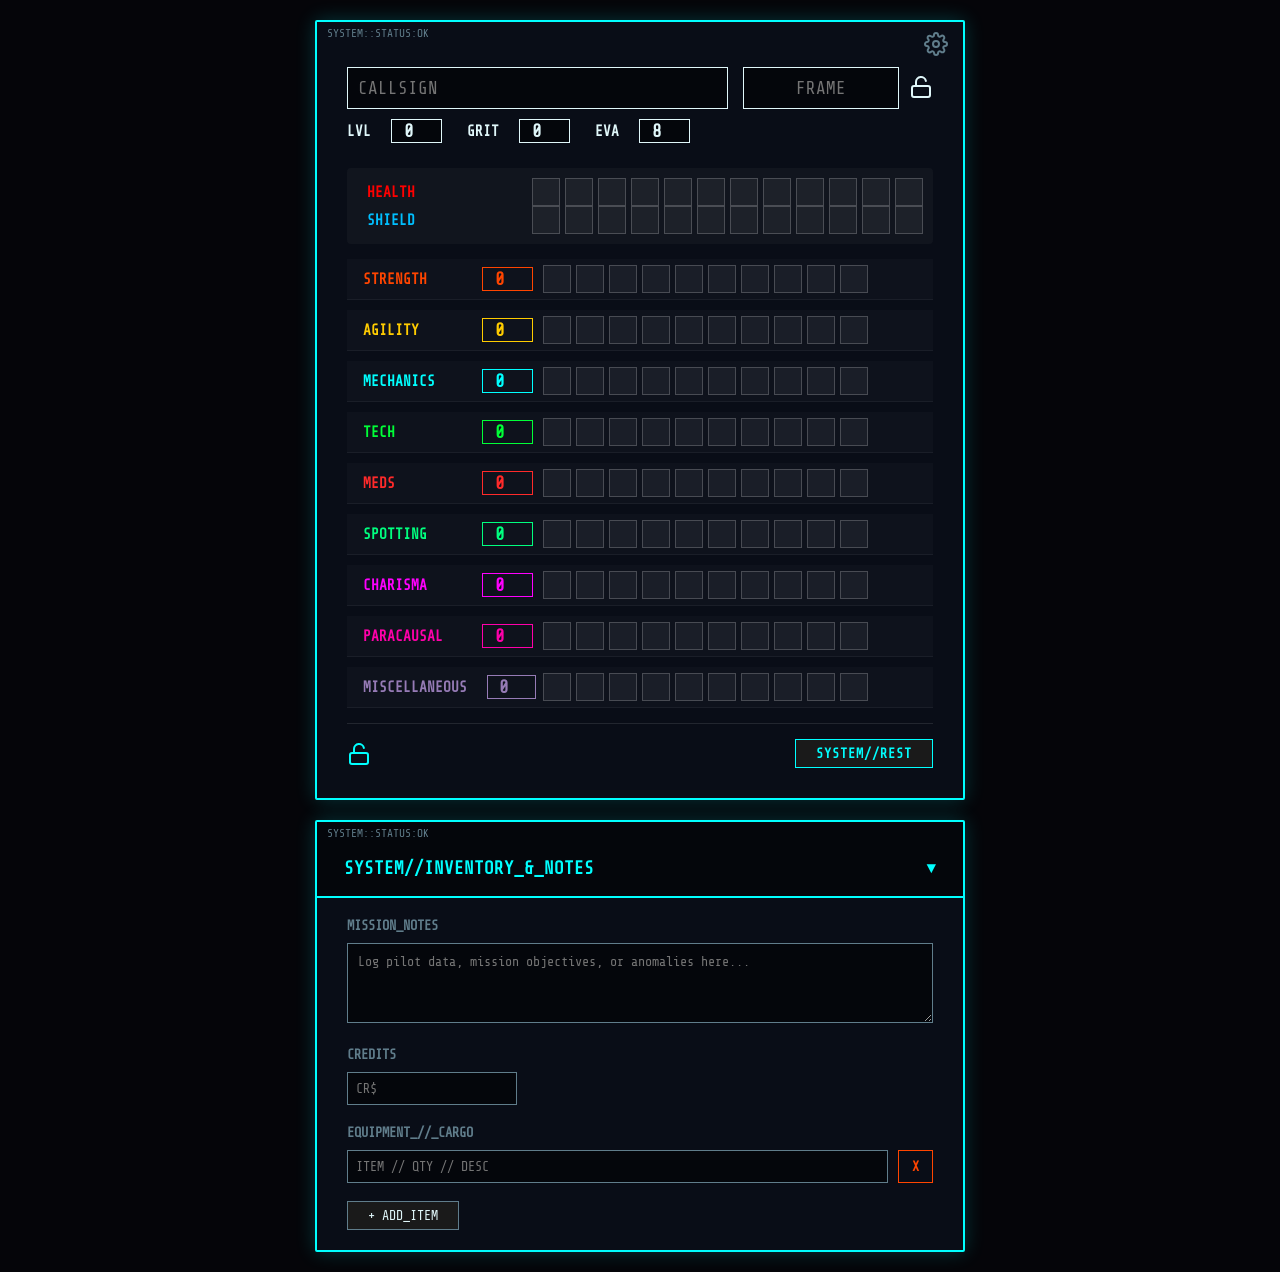
==== index.html @ 547da43a "Add files via upload" ====
<!DOCTYPE html>
<html lang="es">
<head>
    <meta charset="UTF-8">
    <meta name="viewport" content="width=device-width, initial-scale=1.0">
    <title>LANCER | Pilot Stamina Tracker</title>
    <link rel="stylesheet" href="style.css">
</head>
<body>

    <div class="card" id="main-card">
        
        <div id="settings-toggle" title="Abrir Configuración">
            <svg viewBox="0 0 24 24" fill="none" stroke="currentColor" stroke-width="2" stroke-linecap="round" stroke-linejoin="round"><circle cx="12" cy="12" r="3"></circle><path d="M19.4 15a1.65 1.65 0 0 0 .33 1.82l.06.06a2 2 0 0 1 0 2.83 2 2 0 0 1-2.83 0l-.06-.06a1.65 1.65 0 0 0-1.82-.33 1.65 1.65 0 0 0-1 1.51V21a2 2 0 0 1-2 2 2 2 0 0 1-2-2v-.09A1.65 1.65 0 0 0 9 19.4a1.65 1.65 0 0 0-1.82.33l-.06.06a2 2 0 0 1-2.83 0 2 2 0 0 1 0-2.83l.06-.06a1.65 1.65 0 0 0 .33-1.82 1.65 1.65 0 0 0-1.51-1H3a2 2 0 0 1-2-2 2 2 0 0 1 2-2h.09A1.65 1.65 0 0 0 4.6 9a1.65 1.65 0 0 0-.33-1.82l-.06-.06a2 2 0 0 1 0-2.83 2 2 0 0 1 2.83 0l.06.06a1.65 1.65 0 0 0 1.82.33H9a1.65 1.65 0 0 0 1-1.51V3a2 2 0 0 1 2-2 2 2 0 0 1 2 2v.09a1.65 1.65 0 0 0 1 1.51 1.65 1.65 0 0 0 1.82-.33l.06-.06a2 2 0 0 1 2.83 0 2 2 0 0 1 0 2.83l-.06.06a1.65 1.65 0 0 0-.33 1.82V9a1.65 1.65 0 0 0 1.51 1H21a2 2 0 0 1 2 2 2 2 0 0 1-2 2h-.09a1.65 1.65 0 0 0-1.51 1z"></path></svg>
        </div>

        <div id="settings-panel">
            <div class="settings-header">
                <h3>SYSTEM//CONFIG</h3>
                <button id="close-settings" class="mgr-btn exit">X</button>
            </div>

            <div class="settings-section">
                <h4>THEME & DISPLAY</h4>
                <div style="display:flex; flex-direction:column; gap:10px;">
                    <select id="theme-selector">
                        <option value="#00ffff">Tema: Tech (Default)</option>
                    </select>
                    <button class="mgr-btn danger" onclick="resetBackgrounds()">Restaurar Fondos a Default</button>
                </div>
            </div>

            <div class="settings-section">
                <h4>IMAGE_MANAGER</h4>
                <div style="display:flex; flex-direction:column; gap:10px;">
                    <input type="file" id="image-upload" accept="image/*">
                    <select id="image-selector">
                        <option value="">-- Seleccionar Imagen --</option>
                    </select>
                    <div style="display:flex; gap:5px; flex-wrap:wrap; justify-content:center;">
                        <button class="mgr-btn" onclick="applyImage('page')">Fondo General</button>
                        <button class="mgr-btn" onclick="applyImage('card')">Fondo Tablero</button>
                        <button class="mgr-btn danger" onclick="deleteSelectedImage()">Eliminar</button>
                    </div>
                </div>
            </div>

            <div class="settings-section">
                <h4>SECURITY_OVERRIDE</h4>
                <div style="display:flex; flex-direction:column; gap:10px;">
                    <button id="unlock-name-btn" class="mgr-btn">Desbloquear Nombres</button>
                    <button id="unlock-pips-btn" class="mgr-btn">Desbloquear Pips (Editar Capacidad)</button>
                </div>
            </div>

            <div class="settings-section" style="margin-top: auto; border-top: 1px solid var(--border-secondary); padding-top: 15px;">
                <button id="hard-reset-btn" class="mgr-btn danger">SYSTEM//FACTORY_RESET</button>
            </div>
        </div>

        <div class="header">
            <div class="header-col-left">
                <input type="text" id="pilot-name" class="header-name" placeholder="CALLSIGN">
                
                <div class="pilot-stats-row">
                    <div class="grit-container">
                        <div class="grit-label">LVL</div>
                        <input type="number" id="level-value" class="attr-value grit-input" value="0" min="0">
                    </div>
                    <div class="grit-container">
                        <div class="grit-label">GRIT</div>
                        <input type="number" id="grit-value" class="attr-value grit-input" value="0" min="0">
                    </div>
                    <div class="grit-container">
                        <div class="grit-label">EVA</div>
                        <input type="number" id="evasion-value" class="attr-value grit-input" value="8" min="0">
                    </div>
                </div>
                
            </div>
            
            <div class="header-col-right">
                <input type="text" id="mech-class" class="header-class" placeholder="FRAME">
                
                <div id="lock-icon-container" title="Bloquear Identificación">
                    <svg id="lock-icon-svg" viewBox="0 0 24 24" fill="none" stroke="currentColor" stroke-width="2" stroke-linecap="round" stroke-linejoin="round">
                        <path d="M7 11V7a5 5 0 0 1 9.9-1"></path>
                        <rect x="3" y="11" width="18" height="11" rx="2" ry="2"></rect>
                    </svg>
                </div>
            </div>
        </div>

        <div id="stats-container">
            </div>

        <div class="board-footer">
            <div id="pips-lock-container" title="Fijar Capacidad (Bloquear Edición)">
                <svg id="pips-lock-svg" viewBox="0 0 24 24" fill="none" stroke="currentColor" stroke-width="2" stroke-linecap="round" stroke-linejoin="round">
                    <path d="M7 11V7a5 5 0 0 1 9.9-1"></path>
                    <rect x="3" y="11" width="18" height="11" rx="2" ry="2"></rect>
                </svg>
            </div>
            <button id="rest-btn" class="mgr-btn rest-btn">SYSTEM//REST</button>
        </div>
    </div>

    <div class="card collapsible-card" id="inventory-card">
        <div class="card-header toggle-header" id="inventory-toggle">
            <h3>SYSTEM//INVENTORY_&_NOTES</h3>
            <span id="inventory-chevron">▼</span>
        </div>
        
        <div id="inventory-body" class="card-body">
            <div class="settings-section" style="margin-bottom: 20px;">
                <h4>MISSION_NOTES</h4>
                <textarea id="pilot-notes" class="lancer-textarea" placeholder="Log pilot data, mission objectives, or anomalies here..."></textarea>
            </div>
            
            <article class="settings-section" style="margin-bottom: 20px;">
                <h4>CREDITS</h4>
                <input type="number" id="credits-input" class="inv-input" placeholder="CR$">
            </article>

            <div class="settings-section">
                <h4>EQUIPMENT_//_CARGO</h4>
                <div id="inventory-list">
                    </div>
                <button id="add-item-btn" class="mgr-btn" style="margin-top: 10px; width: auto; padding: 6px 20px;">+ ADD_ITEM</button>
            </div>
        </div>
    </div>

    <div id="reset-modal" class="modal-overlay">
        <div class="modal-box">
            <h3 style="color: var(--border-secondary); margin-top:0;">WARNING: PURGE PROTOCOL</h3>
            <p style="font-size: 0.95rem; margin-bottom: 25px;">Estás a punto de borrar todos los datos, pips, inventario, configuraciones e imágenes de este piloto. Esta acción es irreversible.</p>
            <div style="display: flex; gap: 10px; justify-content: center;">
                <button id="cancel-reset-btn" class="mgr-btn" style="flex:1;">CANCELAR</button>
                <button id="confirm-reset-btn" class="mgr-btn danger" style="flex:1;" disabled>CONFIRMAR (3)</button>
            </div>
        </div>
    </div>

    <script src="script.js"></script>
</body>
</html>
---- style.css ----
@import url('https://fonts.googleapis.com/css2?family=Share+Tech+Mono&display=swap');

:root {
    --bg-page: #050509; 
    --card-bg: rgba(10, 15, 25, 0.9); 
    --border-primary: #00ffff; 
    --border-secondary: #ff4500; 
    --text-main: #e0f7fa; 
    --text-muted: #607d8b; 
    --pip-empty: rgba(255, 255, 255, 0.05); 
    --pip-fatigue: #ff8c00; 
    --pip-null: #212121; 
    --pip-health: #ff0000; 
    --font-main: 'Share Tech Mono', 'Courier New', monospace; 
}

body {
    font-family: var(--font-main);
    background-color: var(--bg-page);
    background-size: cover;
    background-position: center;
    background-attachment: fixed;
    color: var(--text-main);
    display: flex;
    flex-direction: column; 
    gap: 20px; 
    justify-content: center;
    align-items: center;
    min-height: 100vh;
    padding: 20px;
    margin: 0;
    transition: background-image 0.5s ease;
    user-select: none; 
    -webkit-user-select: none;
}

input, select, textarea { user-select: auto; -webkit-user-select: auto; }

.card {
    background-color: var(--card-bg);
    background-size: cover;
    background-position: center;
    border: 2px solid var(--border-primary);
    border-radius: 2px; 
    padding: 30px;
    box-shadow: 0 0 20px rgba(0, 255, 255, 0.2); 
    width: 100%;
    max-width: 650px;
    position: relative;
    overflow: hidden;
    box-sizing: border-box;
    transition: border-color 0.3s ease;
}

.card::before { content: "SYSTEM::STATUS:OK"; position: absolute; top: 5px; left: 10px; font-size: 0.7rem; color: var(--text-muted); }

#settings-toggle { position: absolute; top: 10px; right: 15px; cursor: pointer; color: var(--text-muted); transition: transform 0.3s, color 0.3s; z-index: 10; width: 24px; height: 24px; }
#settings-toggle:hover { color: var(--border-primary); transform: rotate(90deg); }

#settings-panel {
    position: absolute; top: 0; right: -100%; width: 250px; height: 100%;
    background: rgba(5, 5, 9, 0.98); border-left: 2px solid var(--border-primary);
    padding: 20px; box-sizing: border-box; transition: right 0.3s ease, border-color 0.3s ease; z-index: 20;
    display: flex; flex-direction: column; gap: 20px; overflow-y: auto;
}
#settings-panel.open { right: 0; }

.settings-header { display: flex; justify-content: space-between; align-items: center; border-bottom: 1px solid var(--border-primary); padding-bottom: 10px; transition: border-color 0.3s ease; }
.settings-header h3 { margin: 0; font-size: 1rem; color: var(--border-primary); transition: color 0.3s ease; }
.settings-section h4 { margin: 0 0 10px 0; font-size: 0.85rem; color: var(--text-muted); }

input[type="file"], select, button.mgr-btn {
    background: #1a1a1a; color: var(--text-main); border: 1px solid var(--text-muted);
    font-family: var(--font-main); padding: 8px; cursor: pointer; width: 100%; box-sizing: border-box;
    outline: none; transition: all 0.2s ease;
}
button.mgr-btn:hover:not(:disabled), select:hover { border-color: var(--border-primary); color: var(--border-primary); }
button.mgr-btn.exit { border-color: var(--border-secondary); color: var(--border-secondary); width: 5vh;} 
button.mgr-btn.danger { border-color: var(--border-secondary); color: var(--border-secondary); }
button.mgr-btn.exit:hover { background: rgba(255, 69, 0, 0.2); }
button.mgr-btn.danger:hover:not(:disabled) { background: rgba(255, 69, 0, 0.2); }

button:disabled { opacity: 0.4; cursor: not-allowed; border-color: #444 !important; color: #666 !important; }

/* MODAL OVERLAY PARA EL RESET */
.modal-overlay {
    position: fixed; top: 0; left: 0; width: 100%; height: 100%;
    background: rgba(0, 0, 0, 0.85); z-index: 100;
    display: flex; justify-content: center; align-items: center;
    opacity: 0; pointer-events: none; transition: opacity 0.3s ease;
    backdrop-filter: blur(5px);
}
.modal-overlay.active { opacity: 1; pointer-events: all; }
.modal-box {
    background: var(--bg-page); border: 2px solid var(--border-secondary);
    padding: 30px; max-width: 400px; width: 90%; text-align: center;
    box-shadow: 0 0 40px rgba(255, 69, 0, 0.3);
}

.header { display: flex; align-items: flex-start; justify-content: space-between; margin-top: 15px; margin-bottom: 25px; gap: 15px;}
.header-col-left { display: flex; flex-direction: column; gap: 10px; flex: 2; }
.header-col-right { display: flex; flex: 1; gap: 10px; align-items: flex-start; }

.header-name, .header-class { background: rgba(0,0,0,0.5); padding: 10px; font-size: 1.1rem; font-family: var(--font-main); text-transform: uppercase; outline: none; transition: color 0.3s, border-color 0.3s, background 0.3s; box-sizing: border-box; width: 100%; }
.header-name { border: 1px solid var(--text-main); color: var(--text-main); }
.header-class { text-align: center; border: 1px solid var(--text-main); color: var(--text-main); }

.header-name.locked, .header-class.locked { color: var(--border-primary); cursor: default; border-color: transparent; background: rgba(255,255,255,0.03); }

/* --- CONTENEDORES LVL, GRIT Y EVA --- */
.pilot-stats-row { display: flex; gap: 15px; flex-wrap: wrap; }
.grit-container { display: flex; align-items: center; gap: 10px; }
.grit-label { font-size: 0.9rem; font-weight: bold; text-transform: uppercase; color: var(--text-main); transition: color 0.3s; }
.grit-input { width: 50px; text-align: center; background: rgba(0,0,0,0.5) !important; border: 1px solid var(--text-main) !important; color: var(--text-main) !important; }

.grit-label.locked { color: var(--border-primary); }
.grit-input.locked { color: var(--border-primary) !important; border-color: transparent !important; background: rgba(255,255,255,0.03) !important; pointer-events: none; }

#lock-icon-container { cursor: pointer; color: var(--text-main); width: 24px; height: 24px; display: flex; align-items: center; justify-content: center; transition: color 0.3s, opacity 0.3s; flex-shrink: 0; margin-top: 8px; }
#lock-icon-container.locked-state { color: var(--border-primary); cursor: default; }
#lock-icon-container:hover:not(.locked-state) { filter: brightness(1.3); }

.row { display: flex; align-items: center; margin-bottom: 10px; background: rgba(255,255,255,0.02); border-bottom: 1px solid rgba(255, 255, 255, 0.05); padding: 6px; }
.vitals-field { flex-direction: column; align-items: flex-start; gap: 8px; background: rgba(255,255,255,0.03); border-radius: 4px; padding: 10px; margin-bottom: 15px; }
.vital-row { display: flex; width: 100%; align-items: center; }

.label-container { display: flex; align-items: center; width: 190px; }
.label { flex: 1; font-weight: bold; padding: 6px 10px; text-transform: uppercase; font-size: 0.9rem; }
.attr-value { width: 45px; text-align: center; font-weight: bold; font-size: 1.1rem; border: 1px solid var(--border-primary); background: transparent; color: var(--border-primary); font-family: var(--font-main); margin: 0 10px; transition: border-color 0.3s, color 0.3s; }

.pips-container { display: flex; gap: 5px; flex-wrap: nowrap; }

.health-pips { 
    display: grid !important;
    grid-template-columns: repeat(10, 26px);
    gap: 5px;
}

.pip { width: 26px; height: 26px; border: 1px solid rgba(255,255,255,0.2); cursor: pointer; background-color: var(--pip-empty); transition: all 0.1s; flex-shrink: 0;}
.pip:hover:not(.disabled-pip) { border-color: rgba(255,255,255,0.8); box-shadow: 0 0 5px white; }

.pip[data-state="stamina"] { box-shadow: 0 0 8px currentColor; }
.pip[data-state="fatigue"] { box-shadow: 0 0 8px var(--pip-fatigue); }
.pip[data-state="health"] { box-shadow: 0 0 8px var(--pip-health); }
.pip.shield-pip[data-state="shield"] { box-shadow: 0 0 8px #00bfff !important; } 

.pip.disabled-pip { cursor: not-allowed; opacity: 0.3; border-color: transparent !important; }

.board-footer { display: flex; justify-content: space-between; align-items: center; margin-top: 15px; padding-top: 15px; border-top: 1px solid rgba(255, 255, 255, 0.1); }

#pips-lock-container { cursor: pointer; color: var(--border-primary); width: 24px; height: 24px; transition: color 0.3s; display: flex; align-items: center; }
#pips-lock-container.locked-state { color: var(--text-muted); cursor: default; }
#pips-lock-container:hover:not(.locked-state) { filter: brightness(1.3); }

.rest-btn { width: auto !important; padding: 6px 20px !important; border-color: var(--border-primary) !important; color: var(--border-primary) !important; font-weight: bold; letter-spacing: 1px; transition: all 0.3s ease; }
.rest-btn:hover { background: rgba(255, 255, 255, 0.1); }

/* --- CSS DEL TABLERO DE INVENTARIO Y NOTAS --- */
.collapsible-card {
    padding: 0; 
}
.toggle-header {
    display: flex;
    justify-content: space-between;
    align-items: center;
    background: rgba(0, 0, 0, 0.5);
    padding: 4vh 3vh 2vh;
    cursor: pointer;
    border-bottom: 2px solid var(--border-primary);
    transition: background 0.2s;
}
.toggle-header:hover { background: rgba(255, 255, 255, 0.05); }
.toggle-header h3 { margin: 0; color: var(--border-primary); font-size: 1.1rem; transition: color 0.3s; }
#inventory-chevron { color: var(--border-primary); transition: transform 0.2s linear; }

/* Efecto lineal/consola */
.card-body { 
    padding: 20px 30px; 
    max-height: 2000px; 
    opacity: 1;
    overflow: hidden;
    transition: max-height 0.25s linear, padding 0.25s linear, opacity 0.1s linear;
}

.card-body.collapsed { 
    max-height: 0; 
    padding-top: 0 !important;
    padding-bottom: 0 !important;
    opacity: 0;
    transition: max-height 0.25s linear, padding 0.25s linear, opacity 0.1s linear;
}

.toggle-header.collapsed-header { border-bottom: none; }
.toggle-header.collapsed-header #inventory-chevron { transform: rotate(-90deg); }

.lancer-textarea {
    width: 100%; background: rgba(0,0,0,0.5); border: 1px solid var(--text-muted);
    color: var(--text-main); font-family: var(--font-main); padding: 10px;
    box-sizing: border-box; resize: vertical; min-height: 80px; outline: none;
    transition: border-color 0.3s;
}
.lancer-textarea:focus { border-color: var(--border-primary); }

.inventory-item { display: flex; gap: 10px; margin-bottom: 8px; }
.inv-input {
    flex: 1; background: rgba(0,0,0,0.5); border: 1px solid var(--text-muted);
    color: var(--text-main); font-family: var(--font-main); padding: 8px;
    outline: none; transition: border-color 0.3s;
}
.inv-input:focus { border-color: var(--border-primary); }

.inv-del-btn {
    width: 35px; background: transparent; border: 1px solid var(--border-secondary);
    color: var(--border-secondary); font-family: var(--font-main); font-weight: bold;
    cursor: pointer; transition: all 0.2s;
}
.inv-del-btn:hover { background: rgba(255, 69, 0, 0.2); }

@media (max-width: 600px) {
    body { padding: 10px; }
    .card { padding: 20px 15px; }
    .header { flex-direction: column; align-items: stretch; gap: 10px; margin-top: 25px; }
    .header-col-left { width: 100%; }
    .header-name, .header-class { font-size: 1rem; }
    #lock-icon-container { align-self: flex-end; }
    .row { flex-direction: column; align-items: flex-start; padding: 10px 8px; gap: 8px; }
    .label-container { width: 100%; justify-content: space-between; }
    .pips-container { width: 100%; justify-content: flex-start; gap: 3px; flex-wrap: wrap; }
    .health-pips { grid-template-columns: repeat(10, 24px); gap: 2px; justify-content: space-between; }
    .pip { width: 24px; height: 24px; }
    #settings-panel { width: 100%; border-left: none; border-bottom: 2px solid var(--border-primary); }
    .toggle-header { padding: 15px; }
    .card-body { padding: 15px; }
    .pilot-stats-row { justify-content: space-between; gap: 10px; }
}
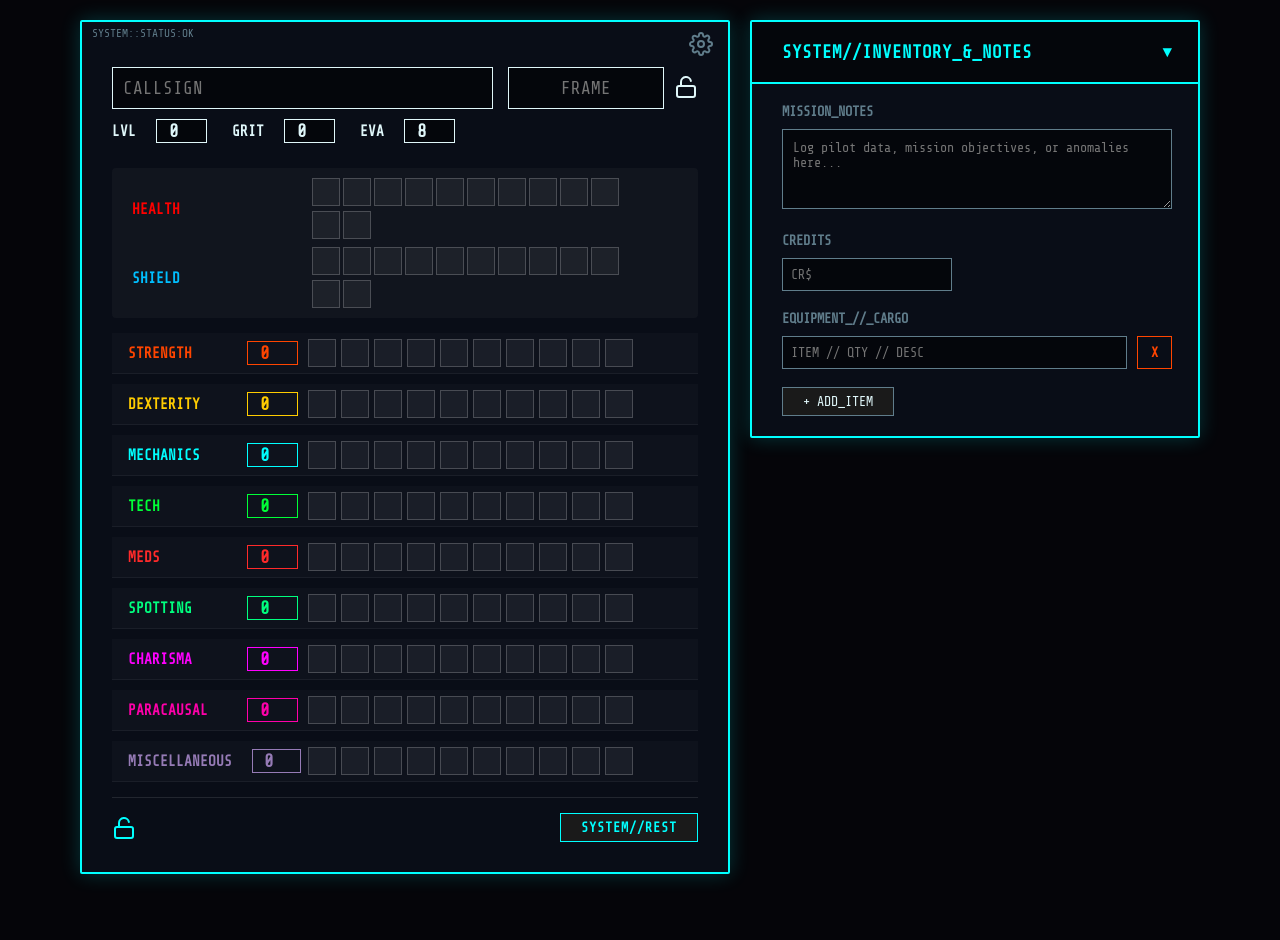
==== commit 70268844: "Responsividad mejorada, tarjeta lateral funcionando" ====
--- a/index.html
+++ b/index.html
@@ -8,139 +8,144 @@
 </head>
 <body>
 
-    <div class="card" id="main-card">
+    <main id="app-container">
         
-        <div id="settings-toggle" title="Abrir Configuración">
-            <svg viewBox="0 0 24 24" fill="none" stroke="currentColor" stroke-width="2" stroke-linecap="round" stroke-linejoin="round"><circle cx="12" cy="12" r="3"></circle><path d="M19.4 15a1.65 1.65 0 0 0 .33 1.82l.06.06a2 2 0 0 1 0 2.83 2 2 0 0 1-2.83 0l-.06-.06a1.65 1.65 0 0 0-1.82-.33 1.65 1.65 0 0 0-1 1.51V21a2 2 0 0 1-2 2 2 2 0 0 1-2-2v-.09A1.65 1.65 0 0 0 9 19.4a1.65 1.65 0 0 0-1.82.33l-.06.06a2 2 0 0 1-2.83 0 2 2 0 0 1 0-2.83l.06-.06a1.65 1.65 0 0 0 .33-1.82 1.65 1.65 0 0 0-1.51-1H3a2 2 0 0 1-2-2 2 2 0 0 1 2-2h.09A1.65 1.65 0 0 0 4.6 9a1.65 1.65 0 0 0-.33-1.82l-.06-.06a2 2 0 0 1 0-2.83 2 2 0 0 1 2.83 0l.06.06a1.65 1.65 0 0 0 1.82.33H9a1.65 1.65 0 0 0 1-1.51V3a2 2 0 0 1 2-2 2 2 0 0 1 2 2v.09a1.65 1.65 0 0 0 1 1.51 1.65 1.65 0 0 0 1.82-.33l.06-.06a2 2 0 0 1 2.83 0 2 2 0 0 1 0 2.83l-.06.06a1.65 1.65 0 0 0-.33 1.82V9a1.65 1.65 0 0 0 1.51 1H21a2 2 0 0 1 2 2 2 2 0 0 1-2 2h-.09a1.65 1.65 0 0 0-1.51 1z"></path></svg>
-        </div>
+        <article class="card" id="main-card">
+            
+            <button id="settings-toggle" title="Abrir Configuración">
+                <svg viewBox="0 0 24 24" fill="none" stroke="currentColor" stroke-width="2" stroke-linecap="round" stroke-linejoin="round"><circle cx="12" cy="12" r="3"></circle><path d="M19.4 15a1.65 1.65 0 0 0 .33 1.82l.06.06a2 2 0 0 1 0 2.83 2 2 0 0 1-2.83 0l-.06-.06a1.65 1.65 0 0 0-1.82-.33 1.65 1.65 0 0 0-1 1.51V21a2 2 0 0 1-2 2 2 2 0 0 1-2-2v-.09A1.65 1.65 0 0 0 9 19.4a1.65 1.65 0 0 0-1.82.33l-.06.06a2 2 0 0 1-2.83 0 2 2 0 0 1 0-2.83l.06-.06a1.65 1.65 0 0 0 .33-1.82 1.65 1.65 0 0 0-1.51-1H3a2 2 0 0 1-2-2 2 2 0 0 1 2-2h.09A1.65 1.65 0 0 0 4.6 9a1.65 1.65 0 0 0-.33-1.82l-.06-.06a2 2 0 0 1 0-2.83 2 2 0 0 1 2.83 0l.06.06a1.65 1.65 0 0 0 1.82.33H9a1.65 1.65 0 0 0 1-1.51V3a2 2 0 0 1 2-2 2 2 0 0 1 2 2v.09a1.65 1.65 0 0 0 1 1.51 1.65 1.65 0 0 0 1.82-.33l.06-.06a2 2 0 0 1 2.83 0 2 2 0 0 1 0 2.83l-.06.06a1.65 1.65 0 0 0-.33 1.82V9a1.65 1.65 0 0 0 1.51 1H21a2 2 0 0 1 2 2 2 2 0 0 1-2 2h-.09a1.65 1.65 0 0 0-1.51 1z"></path></svg>
+            </button>
 
-        <div id="settings-panel">
-            <div class="settings-header">
-                <h3>SYSTEM//CONFIG</h3>
-                <button id="close-settings" class="mgr-btn exit">X</button>
-            </div>
+            <aside id="settings-panel">
+                <header class="settings-header">
+                    <h3>SYSTEM//CONFIG</h3>
+                    <button id="close-settings" class="mgr-btn exit">X</button>
+                </header>
 
-            <div class="settings-section">
-                <h4>THEME & DISPLAY</h4>
-                <div style="display:flex; flex-direction:column; gap:10px;">
-                    <select id="theme-selector">
-                        <option value="#00ffff">Tema: Tech (Default)</option>
-                    </select>
-                    <button class="mgr-btn danger" onclick="resetBackgrounds()">Restaurar Fondos a Default</button>
-                </div>
-            </div>
+                <section class="settings-section">
+                    <h4>THEME & DISPLAY</h4>
+                    <section style="display:flex; flex-direction:column; gap:10px;">
+                        <select id="theme-selector">
+                            <option value="#00ffff">Tema: Tech (Default)</option>
+                        </select>
+                        <button class="mgr-btn danger" onclick="resetBackgrounds()">Restaurar Fondos a Default</button>
+                    </section>
+                </section>
 
-            <div class="settings-section">
-                <h4>IMAGE_MANAGER</h4>
-                <div style="display:flex; flex-direction:column; gap:10px;">
-                    <input type="file" id="image-upload" accept="image/*">
-                    <select id="image-selector">
-                        <option value="">-- Seleccionar Imagen --</option>
-                    </select>
-                    <div style="display:flex; gap:5px; flex-wrap:wrap; justify-content:center;">
-                        <button class="mgr-btn" onclick="applyImage('page')">Fondo General</button>
-                        <button class="mgr-btn" onclick="applyImage('card')">Fondo Tablero</button>
-                        <button class="mgr-btn danger" onclick="deleteSelectedImage()">Eliminar</button>
-                    </div>
-                </div>
-            </div>
+                <section class="settings-section">
+                    <h4>IMAGE_MANAGER</h4>
+                    <section style="display:flex; flex-direction:column; gap:10px;">
+                        <input type="file" id="image-upload" accept="image/*">
+                        <select id="image-selector">
+                            <option value="">-- Seleccionar Imagen --</option>
+                        </select>
+                        <section style="display:flex; gap:5px; flex-wrap:wrap; justify-content:center;">
+                            <button class="mgr-btn" onclick="applyImage('page')">Fondo General</button>
+                            <button class="mgr-btn" onclick="applyImage('card')">Fondo Tablero</button>
+                            <button class="mgr-btn danger" onclick="deleteSelectedImage()">Eliminar</button>
+                        </section>
+                    </section>
+                </section>
 
-            <div class="settings-section">
-                <h4>SECURITY_OVERRIDE</h4>
-                <div style="display:flex; flex-direction:column; gap:10px;">
-                    <button id="unlock-name-btn" class="mgr-btn">Desbloquear Nombres</button>
-                    <button id="unlock-pips-btn" class="mgr-btn">Desbloquear Pips (Editar Capacidad)</button>
-                </div>
-            </div>
+                <section class="settings-section">
+                    <h4>SECURITY_OVERRIDE</h4>
+                    <section style="display:flex; flex-direction:column; gap:10px;">
+                        <button id="unlock-name-btn" class="mgr-btn">Desbloquear Nombres</button>
+                        <button id="unlock-pips-btn" class="mgr-btn">Desbloquear Pips (Editar Capacidad)</button>
+                    </section>
+                </section>
 
-            <div class="settings-section" style="margin-top: auto; border-top: 1px solid var(--border-secondary); padding-top: 15px;">
-                <button id="hard-reset-btn" class="mgr-btn danger">SYSTEM//FACTORY_RESET</button>
-            </div>
-        </div>
+                <section class="settings-section" style="margin-top: auto; border-top: 1px solid var(--border-secondary); padding-top: 15px;">
+                    <button id="hard-reset-btn" class="mgr-btn danger">SYSTEM//FACTORY_RESET</button>
+                </section>
+            </aside>
 
-        <div class="header">
-            <div class="header-col-left">
-                <input type="text" id="pilot-name" class="header-name" placeholder="CALLSIGN">
+            <header class="header">
+                <section class="header-col-left">
+                    <input type="text" id="pilot-name" class="header-name" placeholder="CALLSIGN">
+                    
+                    <section class="pilot-stats-row">
+                        <figure class="grit-container">
+                            <figcaption class="grit-label">LVL</figcaption>
+                            <input type="number" id="level-value" class="attr-value grit-input" value="0" min="0">
+                        </figure>
+                        <figure class="grit-container">
+                            <figcaption class="grit-label">GRIT</figcaption>
+                            <input type="number" id="grit-value" class="attr-value grit-input" value="0" min="0">
+                        </figure>
+                        <figure class="grit-container">
+                            <figcaption class="grit-label">EVA</figcaption>
+                            <input type="number" id="evasion-value" class="attr-value grit-input" value="8" min="0">
+                        </figure>
+                    </section>
+                </section>
                 
-                <div class="pilot-stats-row">
-                    <div class="grit-container">
-                        <div class="grit-label">LVL</div>
-                        <input type="number" id="level-value" class="attr-value grit-input" value="0" min="0">
-                    </div>
-                    <div class="grit-container">
-                        <div class="grit-label">GRIT</div>
-                        <input type="number" id="grit-value" class="attr-value grit-input" value="0" min="0">
-                    </div>
-                    <div class="grit-container">
-                        <div class="grit-label">EVA</div>
-                        <input type="number" id="evasion-value" class="attr-value grit-input" value="8" min="0">
-                    </div>
-                </div>
-                
-            </div>
-            
-            <div class="header-col-right">
-                <input type="text" id="mech-class" class="header-class" placeholder="FRAME">
-                
-                <div id="lock-icon-container" title="Bloquear Identificación">
-                    <svg id="lock-icon-svg" viewBox="0 0 24 24" fill="none" stroke="currentColor" stroke-width="2" stroke-linecap="round" stroke-linejoin="round">
+                <section class="header-col-right">
+                    <input type="text" id="mech-class" class="header-class" placeholder="FRAME">
+                    
+                    <button id="lock-icon-container" title="Bloquear Identificación">
+                        <svg id="lock-icon-svg" viewBox="0 0 24 24" fill="none" stroke="currentColor" stroke-width="2" stroke-linecap="round" stroke-linejoin="round">
+                            <path d="M7 11V7a5 5 0 0 1 9.9-1"></path>
+                            <rect x="3" y="11" width="18" height="11" rx="2" ry="2"></rect>
+                        </svg>
+                    </button>
+                </section>
+            </header>
+
+            <section id="stats-container">
+                </section>
+
+            <footer class="board-footer">
+                <button id="pips-lock-container" title="Fijar Capacidad (Bloquear Edición)">
+                    <svg id="pips-lock-svg" viewBox="0 0 24 24" fill="none" stroke="currentColor" stroke-width="2" stroke-linecap="round" stroke-linejoin="round">
                         <path d="M7 11V7a5 5 0 0 1 9.9-1"></path>
                         <rect x="3" y="11" width="18" height="11" rx="2" ry="2"></rect>
                     </svg>
-                </div>
-            </div>
-        </div>
+                </button>
+                <button id="rest-btn" class="mgr-btn rest-btn">SYSTEM//REST</button>
+            </footer>
+        </article>
 
-        <div id="stats-container">
-            </div>
+        <article class="card collapsible-card" id="inventory-card">
+            <section class="inventory-inner">
+                <header class="card-header toggle-header" id="inventory-toggle">
+                    <h3>SYSTEM//INVENTORY_&_NOTES</h3>
+                    <span id="inventory-chevron">▼</span>
+                </header>
+                
+                <section id="inventory-body" class="card-body">
+                    <section class="settings-section" style="margin-bottom: 20px;">
+                        <h4>MISSION_NOTES</h4>
+                        <textarea id="pilot-notes" class="lancer-textarea" placeholder="Log pilot data, mission objectives, or anomalies here..."></textarea>
+                    </section>
+                    
+                    <section class="settings-section" style="margin-bottom: 20px;">
+                        <h4>CREDITS</h4>
+                        <input type="number" id="credits-input" class="inv-input" placeholder="CR$">
+                    </section>
 
-        <div class="board-footer">
-            <div id="pips-lock-container" title="Fijar Capacidad (Bloquear Edición)">
-                <svg id="pips-lock-svg" viewBox="0 0 24 24" fill="none" stroke="currentColor" stroke-width="2" stroke-linecap="round" stroke-linejoin="round">
-                    <path d="M7 11V7a5 5 0 0 1 9.9-1"></path>
-                    <rect x="3" y="11" width="18" height="11" rx="2" ry="2"></rect>
-                </svg>
-            </div>
-            <button id="rest-btn" class="mgr-btn rest-btn">SYSTEM//REST</button>
-        </div>
-    </div>
+                    <section class="settings-section">
+                        <h4>EQUIPMENT_//_CARGO</h4>
+                        <section id="inventory-list">
+                            </section>
+                        <button id="add-item-btn" class="mgr-btn" style="margin-top: 10px; width: auto; padding: 6px 20px;">+ ADD_ITEM</button>
+                    </section>
+                </section>
+            </section>
+        </article>
 
-    <div class="card collapsible-card" id="inventory-card">
-        <div class="card-header toggle-header" id="inventory-toggle">
-            <h3>SYSTEM//INVENTORY_&_NOTES</h3>
-            <span id="inventory-chevron">▼</span>
-        </div>
-        
-        <div id="inventory-body" class="card-body">
-            <div class="settings-section" style="margin-bottom: 20px;">
-                <h4>MISSION_NOTES</h4>
-                <textarea id="pilot-notes" class="lancer-textarea" placeholder="Log pilot data, mission objectives, or anomalies here..."></textarea>
-            </div>
-            
-            <article class="settings-section" style="margin-bottom: 20px;">
-                <h4>CREDITS</h4>
-                <input type="number" id="credits-input" class="inv-input" placeholder="CR$">
-            </article>
+    </main>
 
-            <div class="settings-section">
-                <h4>EQUIPMENT_//_CARGO</h4>
-                <div id="inventory-list">
-                    </div>
-                <button id="add-item-btn" class="mgr-btn" style="margin-top: 10px; width: auto; padding: 6px 20px;">+ ADD_ITEM</button>
-            </div>
-        </div>
-    </div>
-
-    <div id="reset-modal" class="modal-overlay">
-        <div class="modal-box">
+    <aside id="reset-modal" class="modal-overlay">
+        <section class="modal-box">
             <h3 style="color: var(--border-secondary); margin-top:0;">WARNING: PURGE PROTOCOL</h3>
             <p style="font-size: 0.95rem; margin-bottom: 25px;">Estás a punto de borrar todos los datos, pips, inventario, configuraciones e imágenes de este piloto. Esta acción es irreversible.</p>
-            <div style="display: flex; gap: 10px; justify-content: center;">
+            <section style="display: flex; gap: 10px; justify-content: center;">
                 <button id="cancel-reset-btn" class="mgr-btn" style="flex:1;">CANCELAR</button>
                 <button id="confirm-reset-btn" class="mgr-btn danger" style="flex:1;" disabled>CONFIRMAR (3)</button>
-            </div>
-        </div>
-    </div>
+            </section>
+        </section>
+    </aside>
 
     <script src="script.js"></script>
 </body>
--- a/style.css
+++ b/style.css
@@ -22,10 +22,8 @@
     background-attachment: fixed;
     color: var(--text-main);
     display: flex;
-    flex-direction: column; 
-    gap: 20px; 
     justify-content: center;
-    align-items: center;
+    align-items: flex-start;
     min-height: 100vh;
     padding: 20px;
     margin: 0;
@@ -35,6 +33,18 @@
 }
 
 input, select, textarea { user-select: auto; -webkit-user-select: auto; }
+figure { margin: 0; padding: 0; }
+
+/* Contenedor Principal (Maneja el Side-by-Side) */
+#app-container {
+    display: flex;
+    flex-direction: row;
+    flex-wrap: wrap; 
+    justify-content: center;
+    align-items: flex-start;
+    gap: 20px;
+    width: 100%;
+}
 
 .card {
     background-color: var(--card-bg);
@@ -45,14 +55,30 @@
     padding: 30px;
     box-shadow: 0 0 20px rgba(0, 255, 255, 0.2); 
     width: 100%;
-    max-width: 650px;
     position: relative;
     overflow: hidden;
     box-sizing: border-box;
     transition: border-color 0.3s ease;
 }
 
+#main-card {
+    flex: 1 1 650px;
+    max-width: 650px;
+}
+
+#inventory-card {
+    flex: 1 1 450px;
+    max-width: 650px;
+    padding: 0; 
+    transition: max-width 0.25s linear, flex-basis 0.25s linear;
+}
+
 .card::before { content: "SYSTEM::STATUS:OK"; position: absolute; top: 5px; left: 10px; font-size: 0.7rem; color: var(--text-muted); }
+#inventory-card::before { display: none; } 
+
+#settings-toggle, #lock-icon-container, #pips-lock-container {
+    background: transparent; border: none; padding: 0; outline: none;
+}
 
 #settings-toggle { position: absolute; top: 10px; right: 15px; cursor: pointer; color: var(--text-muted); transition: transform 0.3s, color 0.3s; z-index: 10; width: 24px; height: 24px; }
 #settings-toggle:hover { color: var(--border-primary); transform: rotate(90deg); }
@@ -79,7 +105,6 @@
 button.mgr-btn.danger { border-color: var(--border-secondary); color: var(--border-secondary); }
 button.mgr-btn.exit:hover { background: rgba(255, 69, 0, 0.2); }
 button.mgr-btn.danger:hover:not(:disabled) { background: rgba(255, 69, 0, 0.2); }
-
 button:disabled { opacity: 0.4; cursor: not-allowed; border-color: #444 !important; color: #666 !important; }
 
 /* MODAL OVERLAY PARA EL RESET */
@@ -97,7 +122,7 @@
     box-shadow: 0 0 40px rgba(255, 69, 0, 0.3);
 }
 
-.header { display: flex; align-items: flex-start; justify-content: space-between; margin-top: 15px; margin-bottom: 25px; gap: 15px;}
+.header { display: flex; align-items: flex-start; justify-content: space-between; margin-top: 15px; margin-bottom: 25px; gap: 15px; }
 .header-col-left { display: flex; flex-direction: column; gap: 10px; flex: 2; }
 .header-col-right { display: flex; flex: 1; gap: 10px; align-items: flex-start; }
 
@@ -107,12 +132,10 @@
 
 .header-name.locked, .header-class.locked { color: var(--border-primary); cursor: default; border-color: transparent; background: rgba(255,255,255,0.03); }
 
-/* --- CONTENEDORES LVL, GRIT Y EVA --- */
 .pilot-stats-row { display: flex; gap: 15px; flex-wrap: wrap; }
 .grit-container { display: flex; align-items: center; gap: 10px; }
 .grit-label { font-size: 0.9rem; font-weight: bold; text-transform: uppercase; color: var(--text-main); transition: color 0.3s; }
 .grit-input { width: 50px; text-align: center; background: rgba(0,0,0,0.5) !important; border: 1px solid var(--text-main) !important; color: var(--text-main) !important; }
-
 .grit-label.locked { color: var(--border-primary); }
 .grit-input.locked { color: var(--border-primary) !important; border-color: transparent !important; background: rgba(255,255,255,0.03) !important; pointer-events: none; }
 
@@ -121,7 +144,7 @@
 #lock-icon-container:hover:not(.locked-state) { filter: brightness(1.3); }
 
 .row { display: flex; align-items: center; margin-bottom: 10px; background: rgba(255,255,255,0.02); border-bottom: 1px solid rgba(255, 255, 255, 0.05); padding: 6px; }
-.vitals-field { flex-direction: column; align-items: flex-start; gap: 8px; background: rgba(255,255,255,0.03); border-radius: 4px; padding: 10px; margin-bottom: 15px; }
+.vitals-field { display: flex; flex-direction: column; align-items: flex-start; gap: 8px; background: rgba(255,255,255,0.03); border-radius: 4px; padding: 10px; margin-bottom: 15px; }
 .vital-row { display: flex; width: 100%; align-items: center; }
 
 .label-container { display: flex; align-items: center; width: 190px; }
@@ -136,7 +159,7 @@
     gap: 5px;
 }
 
-.pip { width: 26px; height: 26px; border: 1px solid rgba(255,255,255,0.2); cursor: pointer; background-color: var(--pip-empty); transition: all 0.1s; flex-shrink: 0;}
+.pip { display: inline-block; width: 26px; height: 26px; border: 1px solid rgba(255,255,255,0.2); cursor: pointer; background-color: var(--pip-empty); transition: all 0.1s; flex-shrink: 0;}
 .pip:hover:not(.disabled-pip) { border-color: rgba(255,255,255,0.8); box-shadow: 0 0 5px white; }
 
 .pip[data-state="stamina"] { box-shadow: 0 0 8px currentColor; }
@@ -156,24 +179,26 @@
 .rest-btn:hover { background: rgba(255, 255, 255, 0.1); }
 
 /* --- CSS DEL TABLERO DE INVENTARIO Y NOTAS --- */
-.collapsible-card {
-    padding: 0; 
-}
+.inventory-inner {
+    width: 100%;
+    transition: opacity 0.1s linear;
+}
+
 .toggle-header {
     display: flex;
     justify-content: space-between;
     align-items: center;
     background: rgba(0, 0, 0, 0.5);
-    padding: 4vh 3vh 2vh;
+    padding: 20px 30px;
     cursor: pointer;
     border-bottom: 2px solid var(--border-primary);
     transition: background 0.2s;
+    position: relative; /* Clave para anclar la flecha cuando se cierra */
 }
 .toggle-header:hover { background: rgba(255, 255, 255, 0.05); }
 .toggle-header h3 { margin: 0; color: var(--border-primary); font-size: 1.1rem; transition: color 0.3s; }
 #inventory-chevron { color: var(--border-primary); transition: transform 0.2s linear; }
 
-/* Efecto lineal/consola */
 .card-body { 
     padding: 20px 30px; 
     max-height: 2000px; 
@@ -190,9 +215,6 @@
     transition: max-height 0.25s linear, padding 0.25s linear, opacity 0.1s linear;
 }
 
-.toggle-header.collapsed-header { border-bottom: none; }
-.toggle-header.collapsed-header #inventory-chevron { transform: rotate(-90deg); }
-
 .lancer-textarea {
     width: 100%; background: rgba(0,0,0,0.5); border: 1px solid var(--text-muted);
     color: var(--text-main); font-family: var(--font-main); padding: 10px;
@@ -215,6 +237,41 @@
     cursor: pointer; transition: all 0.2s;
 }
 .inv-del-btn:hover { background: rgba(255, 69, 0, 0.2); }
+
+/* --- RESPONSIVIDAD Y ANIMACIÓN LINEAL (CONSOLA) --- */
+@media (min-width: 1100px) {
+    #inventory-card { max-width: 450px; }
+    .inventory-inner { width: 450px; } 
+
+    #inventory-card.collapsed-card {
+        max-width: 60px; /* Ancho exacto de la pestaña cerrada */
+        flex-basis: 60px;
+        cursor: pointer;
+    }
+    
+    #inventory-card.collapsed-card .card-body {
+        opacity: 0;
+        pointer-events: none;
+    }
+
+    #inventory-card.collapsed-card .toggle-header h3 { 
+        opacity: 0; 
+    }
+
+    /* Rescate de la flechita: Se ancla a la zona visible */
+    #inventory-card.collapsed-card #inventory-chevron { 
+        position: absolute;
+        left: 20px; /* La centra perfecto en los 60px */
+        top: 20px;
+        transform: rotate(90deg); /* Apuntando hacia el tablero principal */
+        font-size: 1.2rem;
+    }
+}
+
+@media (max-width: 1099px) {
+    .toggle-header.collapsed-header { border-bottom: none; }
+    .toggle-header.collapsed-header #inventory-chevron { transform: rotate(-90deg); }
+}
 
 @media (max-width: 600px) {
     body { padding: 10px; }
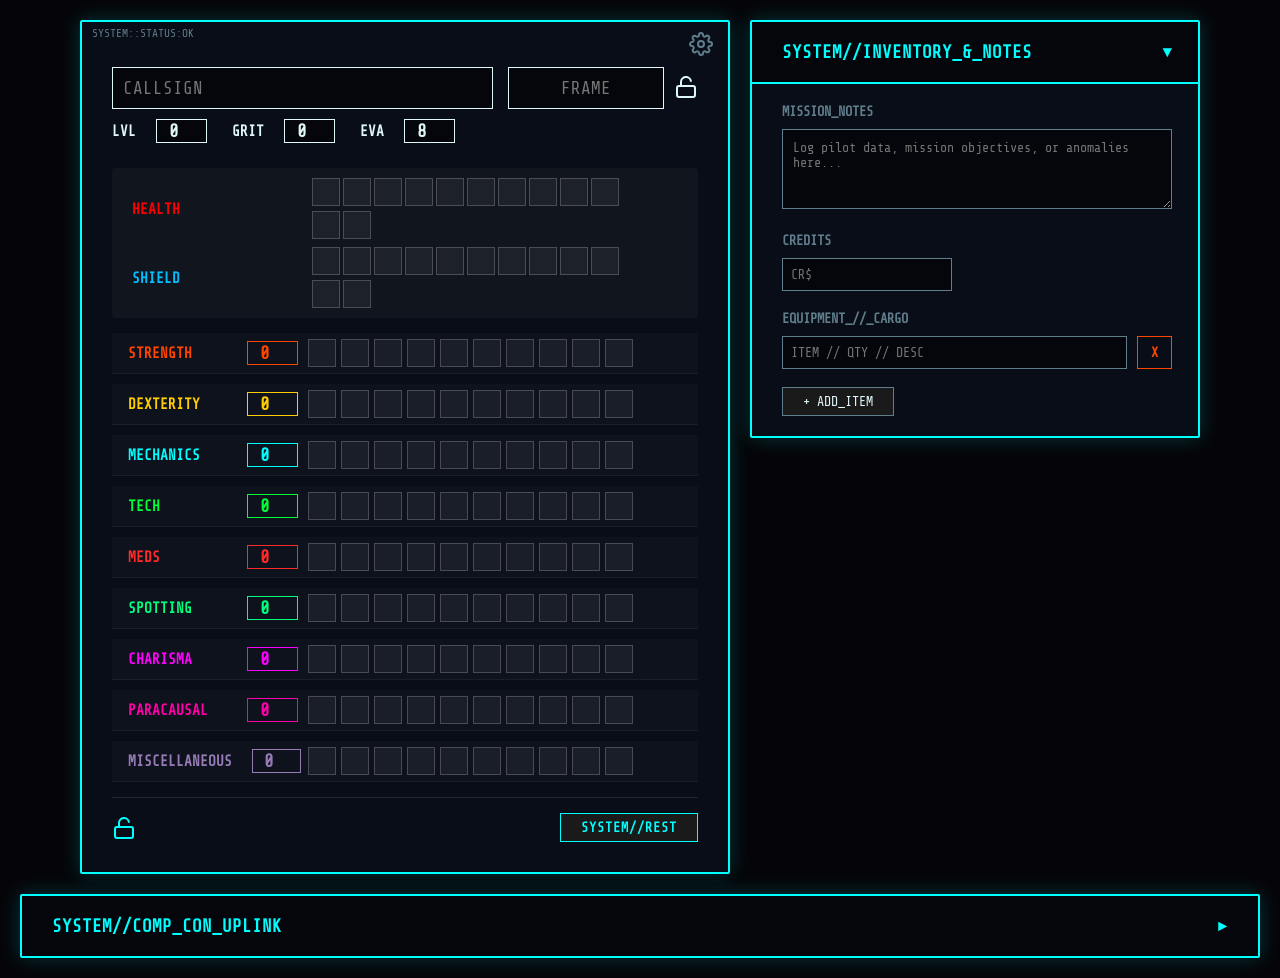
==== commit e441f192: "test para usar Compcon dentro de la app" ====
--- a/index.html
+++ b/index.html
@@ -1,145 +1,173 @@
 <!DOCTYPE html>
 <html lang="es">
+
 <head>
     <meta charset="UTF-8">
     <meta name="viewport" content="width=device-width, initial-scale=1.0">
     <title>LANCER | Pilot Stamina Tracker</title>
     <link rel="stylesheet" href="style.css">
 </head>
+
 <body>
 
     <main id="app-container">
-        
-        <article class="card" id="main-card">
-            
-            <button id="settings-toggle" title="Abrir Configuración">
-                <svg viewBox="0 0 24 24" fill="none" stroke="currentColor" stroke-width="2" stroke-linecap="round" stroke-linejoin="round"><circle cx="12" cy="12" r="3"></circle><path d="M19.4 15a1.65 1.65 0 0 0 .33 1.82l.06.06a2 2 0 0 1 0 2.83 2 2 0 0 1-2.83 0l-.06-.06a1.65 1.65 0 0 0-1.82-.33 1.65 1.65 0 0 0-1 1.51V21a2 2 0 0 1-2 2 2 2 0 0 1-2-2v-.09A1.65 1.65 0 0 0 9 19.4a1.65 1.65 0 0 0-1.82.33l-.06.06a2 2 0 0 1-2.83 0 2 2 0 0 1 0-2.83l.06-.06a1.65 1.65 0 0 0 .33-1.82 1.65 1.65 0 0 0-1.51-1H3a2 2 0 0 1-2-2 2 2 0 0 1 2-2h.09A1.65 1.65 0 0 0 4.6 9a1.65 1.65 0 0 0-.33-1.82l-.06-.06a2 2 0 0 1 0-2.83 2 2 0 0 1 2.83 0l.06.06a1.65 1.65 0 0 0 1.82.33H9a1.65 1.65 0 0 0 1-1.51V3a2 2 0 0 1 2-2 2 2 0 0 1 2 2v.09a1.65 1.65 0 0 0 1 1.51 1.65 1.65 0 0 0 1.82-.33l.06-.06a2 2 0 0 1 2.83 0 2 2 0 0 1 0 2.83l-.06.06a1.65 1.65 0 0 0-.33 1.82V9a1.65 1.65 0 0 0 1.51 1H21a2 2 0 0 1 2 2 2 2 0 0 1-2 2h-.09a1.65 1.65 0 0 0-1.51 1z"></path></svg>
-            </button>
 
-            <aside id="settings-panel">
-                <header class="settings-header">
-                    <h3>SYSTEM//CONFIG</h3>
-                    <button id="close-settings" class="mgr-btn exit">X</button>
+        <section class="top-boards-container">
+
+            <article class="card" id="main-card">
+
+                <button id="settings-toggle" title="Abrir Configuración">
+                    <svg viewBox="0 0 24 24" fill="none" stroke="currentColor" stroke-width="2" stroke-linecap="round"
+                        stroke-linejoin="round">
+                        <circle cx="12" cy="12" r="3"></circle>
+                        <path
+                            d="M19.4 15a1.65 1.65 0 0 0 .33 1.82l.06.06a2 2 0 0 1 0 2.83 2 2 0 0 1-2.83 0l-.06-.06a1.65 1.65 0 0 0-1.82-.33 1.65 1.65 0 0 0-1 1.51V21a2 2 0 0 1-2 2 2 2 0 0 1-2-2v-.09A1.65 1.65 0 0 0 9 19.4a1.65 1.65 0 0 0-1.82.33l-.06.06a2 2 0 0 1-2.83 0 2 2 0 0 1 0-2.83l.06-.06a1.65 1.65 0 0 0 .33-1.82 1.65 1.65 0 0 0-1.51-1H3a2 2 0 0 1-2-2 2 2 0 0 1 2-2h.09A1.65 1.65 0 0 0 4.6 9a1.65 1.65 0 0 0-.33-1.82l-.06-.06a2 2 0 0 1 0-2.83 2 2 0 0 1 2.83 0l.06.06a1.65 1.65 0 0 0 1.82.33H9a1.65 1.65 0 0 0 1-1.51V3a2 2 0 0 1 2-2 2 2 0 0 1 2 2v.09a1.65 1.65 0 0 0 1 1.51 1.65 1.65 0 0 0 1.82-.33l.06-.06a2 2 0 0 1 2.83 0 2 2 0 0 1 0 2.83l-.06.06a1.65 1.65 0 0 0-.33 1.82V9a1.65 1.65 0 0 0 1.51 1H21a2 2 0 0 1 2 2 2 2 0 0 1-2 2h-.09a1.65 1.65 0 0 0-1.51 1z">
+                        </path>
+                    </svg>
+                </button>
+
+                <aside id="settings-panel">
+                    <header class="settings-header">
+                        <h3>SYSTEM//CONFIG</h3>
+                        <button id="close-settings" class="mgr-btn exit">X</button>
+                    </header>
+
+                    <section class="settings-section">
+                        <h4>THEME & DISPLAY</h4>
+                        <section style="display:flex; flex-direction:column; gap:10px;">
+                            <select id="theme-selector">
+                                <option value="#00ffff">Tema: Tech (Default)</option>
+                            </select>
+                            <button class="mgr-btn danger" onclick="resetBackgrounds()">Restaurar Fondos a
+                                Default</button>
+                        </section>
+                    </section>
+
+                    <section class="settings-section">
+                        <h4>IMAGE_MANAGER</h4>
+                        <section style="display:flex; flex-direction:column; gap:10px;">
+                            <input type="file" id="image-upload" accept="image/*">
+                            <select id="image-selector">
+                                <option value="">-- Seleccionar Imagen --</option>
+                            </select>
+                            <section style="display:flex; gap:5px; flex-wrap:wrap; justify-content:center;">
+                                <button class="mgr-btn" onclick="applyImage('page')">Fondo General</button>
+                                <button class="mgr-btn" onclick="applyImage('card')">Fondo Tablero</button>
+                                <button class="mgr-btn danger" onclick="deleteSelectedImage()">Eliminar</button>
+                            </section>
+                        </section>
+                    </section>
+
+                    <section class="settings-section">
+                        <h4>SECURITY_OVERRIDE</h4>
+                        <section style="display:flex; flex-direction:column; gap:10px;">
+                            <button id="unlock-name-btn" class="mgr-btn">Desbloquear Nombres</button>
+                            <button id="unlock-pips-btn" class="mgr-btn">Desbloquear Pips (Editar Capacidad)</button>
+                        </section>
+                    </section>
+
+                    <section class="settings-section"
+                        style="margin-top: auto; border-top: 1px solid var(--border-secondary); padding-top: 15px;">
+                        <button id="hard-reset-btn" class="mgr-btn danger">SYSTEM//FACTORY_RESET</button>
+                    </section>
+                </aside>
+
+                <header class="header">
+                    <section class="header-col-left">
+                        <input type="text" id="pilot-name" class="header-name" placeholder="CALLSIGN">
+
+                        <section class="pilot-stats-row">
+                            <figure class="grit-container">
+                                <figcaption class="grit-label">LVL</figcaption>
+                                <input type="number" id="level-value" class="attr-value grit-input" value="0" min="0">
+                            </figure>
+                            <figure class="grit-container">
+                                <figcaption class="grit-label">GRIT</figcaption>
+                                <input type="number" id="grit-value" class="attr-value grit-input" value="0" min="0">
+                            </figure>
+                            <figure class="grit-container">
+                                <figcaption class="grit-label">EVA</figcaption>
+                                <input type="number" id="evasion-value" class="attr-value grit-input" value="8" min="0">
+                            </figure>
+                        </section>
+                    </section>
+
+                    <section class="header-col-right">
+                        <input type="text" id="mech-class" class="header-class" placeholder="FRAME">
+
+                        <button id="lock-icon-container" title="Bloquear Identificación">
+                            <svg id="lock-icon-svg" viewBox="0 0 24 24" fill="none" stroke="currentColor"
+                                stroke-width="2" stroke-linecap="round" stroke-linejoin="round">
+                                <path d="M7 11V7a5 5 0 0 1 9.9-1"></path>
+                                <rect x="3" y="11" width="18" height="11" rx="2" ry="2"></rect>
+                            </svg>
+                        </button>
+                    </section>
                 </header>
 
-                <section class="settings-section">
-                    <h4>THEME & DISPLAY</h4>
-                    <section style="display:flex; flex-direction:column; gap:10px;">
-                        <select id="theme-selector">
-                            <option value="#00ffff">Tema: Tech (Default)</option>
-                        </select>
-                        <button class="mgr-btn danger" onclick="resetBackgrounds()">Restaurar Fondos a Default</button>
-                    </section>
+                <section id="stats-container">
                 </section>
 
-                <section class="settings-section">
-                    <h4>IMAGE_MANAGER</h4>
-                    <section style="display:flex; flex-direction:column; gap:10px;">
-                        <input type="file" id="image-upload" accept="image/*">
-                        <select id="image-selector">
-                            <option value="">-- Seleccionar Imagen --</option>
-                        </select>
-                        <section style="display:flex; gap:5px; flex-wrap:wrap; justify-content:center;">
-                            <button class="mgr-btn" onclick="applyImage('page')">Fondo General</button>
-                            <button class="mgr-btn" onclick="applyImage('card')">Fondo Tablero</button>
-                            <button class="mgr-btn danger" onclick="deleteSelectedImage()">Eliminar</button>
-                        </section>
-                    </section>
-                </section>
-
-                <section class="settings-section">
-                    <h4>SECURITY_OVERRIDE</h4>
-                    <section style="display:flex; flex-direction:column; gap:10px;">
-                        <button id="unlock-name-btn" class="mgr-btn">Desbloquear Nombres</button>
-                        <button id="unlock-pips-btn" class="mgr-btn">Desbloquear Pips (Editar Capacidad)</button>
-                    </section>
-                </section>
-
-                <section class="settings-section" style="margin-top: auto; border-top: 1px solid var(--border-secondary); padding-top: 15px;">
-                    <button id="hard-reset-btn" class="mgr-btn danger">SYSTEM//FACTORY_RESET</button>
-                </section>
-            </aside>
-
-            <header class="header">
-                <section class="header-col-left">
-                    <input type="text" id="pilot-name" class="header-name" placeholder="CALLSIGN">
-                    
-                    <section class="pilot-stats-row">
-                        <figure class="grit-container">
-                            <figcaption class="grit-label">LVL</figcaption>
-                            <input type="number" id="level-value" class="attr-value grit-input" value="0" min="0">
-                        </figure>
-                        <figure class="grit-container">
-                            <figcaption class="grit-label">GRIT</figcaption>
-                            <input type="number" id="grit-value" class="attr-value grit-input" value="0" min="0">
-                        </figure>
-                        <figure class="grit-container">
-                            <figcaption class="grit-label">EVA</figcaption>
-                            <input type="number" id="evasion-value" class="attr-value grit-input" value="8" min="0">
-                        </figure>
-                    </section>
-                </section>
-                
-                <section class="header-col-right">
-                    <input type="text" id="mech-class" class="header-class" placeholder="FRAME">
-                    
-                    <button id="lock-icon-container" title="Bloquear Identificación">
-                        <svg id="lock-icon-svg" viewBox="0 0 24 24" fill="none" stroke="currentColor" stroke-width="2" stroke-linecap="round" stroke-linejoin="round">
+                <footer class="board-footer">
+                    <button id="pips-lock-container" title="Fijar Capacidad (Bloquear Edición)">
+                        <svg id="pips-lock-svg" viewBox="0 0 24 24" fill="none" stroke="currentColor" stroke-width="2"
+                            stroke-linecap="round" stroke-linejoin="round">
                             <path d="M7 11V7a5 5 0 0 1 9.9-1"></path>
                             <rect x="3" y="11" width="18" height="11" rx="2" ry="2"></rect>
                         </svg>
                     </button>
-                </section>
-            </header>
+                    <button id="rest-btn" class="mgr-btn rest-btn">SYSTEM//REST</button>
+                </footer>
+            </article>
 
-            <section id="stats-container">
-                </section>
+            <article class="card collapsible-card" id="inventory-card">
+                <section class="inventory-inner">
+                    <header class="card-header toggle-header" id="inventory-toggle">
+                        <h3>SYSTEM//INVENTORY_&_NOTES</h3>
+                        <span id="inventory-chevron">▼</span>
+                    </header>
 
-            <footer class="board-footer">
-                <button id="pips-lock-container" title="Fijar Capacidad (Bloquear Edición)">
-                    <svg id="pips-lock-svg" viewBox="0 0 24 24" fill="none" stroke="currentColor" stroke-width="2" stroke-linecap="round" stroke-linejoin="round">
-                        <path d="M7 11V7a5 5 0 0 1 9.9-1"></path>
-                        <rect x="3" y="11" width="18" height="11" rx="2" ry="2"></rect>
-                    </svg>
-                </button>
-                <button id="rest-btn" class="mgr-btn rest-btn">SYSTEM//REST</button>
-            </footer>
-        </article>
+                    <section id="inventory-body" class="card-body">
+                        <section class="settings-section" style="margin-bottom: 20px;">
+                            <h4>MISSION_NOTES</h4>
+                            <textarea id="pilot-notes" class="lancer-textarea"
+                                placeholder="Log pilot data, mission objectives, or anomalies here..."></textarea>
+                        </section>
 
-        <article class="card collapsible-card" id="inventory-card">
-            <section class="inventory-inner">
-                <header class="card-header toggle-header" id="inventory-toggle">
-                    <h3>SYSTEM//INVENTORY_&_NOTES</h3>
-                    <span id="inventory-chevron">▼</span>
-                </header>
-                
-                <section id="inventory-body" class="card-body">
-                    <section class="settings-section" style="margin-bottom: 20px;">
-                        <h4>MISSION_NOTES</h4>
-                        <textarea id="pilot-notes" class="lancer-textarea" placeholder="Log pilot data, mission objectives, or anomalies here..."></textarea>
-                    </section>
-                    
-                    <section class="settings-section" style="margin-bottom: 20px;">
-                        <h4>CREDITS</h4>
-                        <input type="number" id="credits-input" class="inv-input" placeholder="CR$">
-                    </section>
+                        <section class="settings-section" style="margin-bottom: 20px;">
+                            <h4>CREDITS</h4>
+                            <input type="number" id="credits-input" class="inv-input" placeholder="CR$">
+                        </section>
 
-                    <section class="settings-section">
-                        <h4>EQUIPMENT_//_CARGO</h4>
-                        <section id="inventory-list">
+                        <section class="settings-section">
+                            <h4>EQUIPMENT_//_CARGO</h4>
+                            <section id="inventory-list">
                             </section>
-                        <button id="add-item-btn" class="mgr-btn" style="margin-top: 10px; width: auto; padding: 6px 20px;">+ ADD_ITEM</button>
+                            <button id="add-item-btn" class="mgr-btn"
+                                style="margin-top: 10px; width: auto; padding: 6px 20px;">+ ADD_ITEM</button>
+                        </section>
                     </section>
                 </section>
+            </article>
+        </section>
+
+    <article class="card collapsible-card" id="compcon-card">
+            <header class="card-header toggle-header collapsed-header" id="compcon-toggle">
+                <h3>SYSTEM//COMP_CON_UPLINK</h3>
+                <span id="compcon-chevron">▼</span>
+            </header>
+            
+            <section id="compcon-body" class="card-body compcon-app-body collapsed">
+                <iframe id="compcon-frame"></iframe>
             </section>
         </article>
-
     </main>
 
     <aside id="reset-modal" class="modal-overlay">
         <section class="modal-box">
             <h3 style="color: var(--border-secondary); margin-top:0;">WARNING: PURGE PROTOCOL</h3>
-            <p style="font-size: 0.95rem; margin-bottom: 25px;">Estás a punto de borrar todos los datos, pips, inventario, configuraciones e imágenes de este piloto. Esta acción es irreversible.</p>
+            <p style="font-size: 0.95rem; margin-bottom: 25px;">Estás a punto de borrar todos los datos, pips,
+                inventario, configuraciones e imágenes de este piloto. Esta acción es irreversible.</p>
             <section style="display: flex; gap: 10px; justify-content: center;">
                 <button id="cancel-reset-btn" class="mgr-btn" style="flex:1;">CANCELAR</button>
                 <button id="confirm-reset-btn" class="mgr-btn danger" style="flex:1;" disabled>CONFIRMAR (3)</button>
@@ -149,4 +177,5 @@
 
     <script src="script.js"></script>
 </body>
+
 </html>
--- a/style.css
+++ b/style.css
@@ -35,11 +35,21 @@
 input, select, textarea { user-select: auto; -webkit-user-select: auto; }
 figure { margin: 0; padding: 0; }
 
-/* Contenedor Principal (Maneja el Side-by-Side) */
+/* Contenedor Principal (Layout Vertical Global) */
 #app-container {
     display: flex;
+    flex-direction: column; /* Pilas de bloques */
+    align-items: center;
+    gap: 20px;
+    width: 100%;
+    max-width: 1320px; /* Ancho máximo total (stats + gap + inv) */
+}
+
+/* Bloque Superior (Stats e Inventario side-by-side) */
+.top-boards-container {
+    display: flex;
     flex-direction: row;
-    flex-wrap: wrap; 
+    flex-wrap: wrap; /* Se apilan si no hay espacio */
     justify-content: center;
     align-items: flex-start;
     gap: 20px;
@@ -66,6 +76,7 @@
     max-width: 650px;
 }
 
+/* Inventario (Superior) */
 #inventory-card {
     flex: 1 1 450px;
     max-width: 650px;
@@ -74,7 +85,7 @@
 }
 
 .card::before { content: "SYSTEM::STATUS:OK"; position: absolute; top: 5px; left: 10px; font-size: 0.7rem; color: var(--text-muted); }
-#inventory-card::before { display: none; } 
+#inventory-card::before, #compcon-card::before { display: none; } 
 
 #settings-toggle, #lock-icon-container, #pips-lock-container {
     background: transparent; border: none; padding: 0; outline: none;
@@ -178,8 +189,8 @@
 .rest-btn { width: auto !important; padding: 6px 20px !important; border-color: var(--border-primary) !important; color: var(--border-primary) !important; font-weight: bold; letter-spacing: 1px; transition: all 0.3s ease; }
 .rest-btn:hover { background: rgba(255, 255, 255, 0.1); }
 
-/* --- CSS DEL TABLERO DE INVENTARIO Y NOTAS --- */
-.inventory-inner {
+/* --- CSS COMÚN DE TABLEROS COLAPSABLES --- */
+.inventory-inner, #compcon-frame {
     width: 100%;
     transition: opacity 0.1s linear;
 }
@@ -193,11 +204,11 @@
     cursor: pointer;
     border-bottom: 2px solid var(--border-primary);
     transition: background 0.2s;
-    position: relative; /* Clave para anclar la flecha cuando se cierra */
+    position: relative; 
 }
 .toggle-header:hover { background: rgba(255, 255, 255, 0.05); }
 .toggle-header h3 { margin: 0; color: var(--border-primary); font-size: 1.1rem; transition: color 0.3s; }
-#inventory-chevron { color: var(--border-primary); transition: transform 0.2s linear; }
+.toggle-header span { color: var(--border-primary); transition: transform 0.2s linear; }
 
 .card-body { 
     padding: 20px 30px; 
@@ -212,8 +223,10 @@
     padding-top: 0 !important;
     padding-bottom: 0 !important;
     opacity: 0;
-    transition: max-height 0.25s linear, padding 0.25s linear, opacity 0.1s linear;
-}
+}
+
+.toggle-header.collapsed-header { border-bottom: none; }
+.toggle-header.collapsed-header span { transform: rotate(-90deg); }
 
 .lancer-textarea {
     width: 100%; background: rgba(0,0,0,0.5); border: 1px solid var(--text-muted);
@@ -238,41 +251,50 @@
 }
 .inv-del-btn:hover { background: rgba(255, 69, 0, 0.2); }
 
-/* --- RESPONSIVIDAD Y ANIMACIÓN LINEAL (CONSOLA) --- */
+/* --- CSS ESPECÍFICO DE COMP/CON (ABAJO) --- */
+#compcon-card {
+    padding: 0;
+    max-width: 120%; /* Ocupa todo el ancho disponible */
+}
+
+.compcon-app-body {
+    padding: 0;
+    height: 80vh; /* Súper alto: 80% de la pantalla */
+    transition: max-height 0.25s linear, opacity 0.1s linear;
+}
+
+.compcon-app-body.collapsed {
+    max-height: 0;
+    opacity: 0;
+}
+
+#compcon-frame {
+    width: 100%;
+    height: 100%; /* Ocupa todo el alto de la sección body */
+    border: none;
+    background-color: #000;
+}
+
+/* --- RESPONSIVIDAD Y ANIMACIONES ESPECIALES --- */
+
+/* Pantallas Grandes (Cierre Lateral de Inventario Superior) */
 @media (min-width: 1100px) {
     #inventory-card { max-width: 450px; }
     .inventory-inner { width: 450px; } 
 
     #inventory-card.collapsed-card {
-        max-width: 60px; /* Ancho exacto de la pestaña cerrada */
+        max-width: 60px; 
         flex-basis: 60px;
         cursor: pointer;
     }
-    
-    #inventory-card.collapsed-card .card-body {
-        opacity: 0;
-        pointer-events: none;
+    #inventory-card.collapsed-card .card-body { opacity: 0; pointer-events: none; }
+    #inventory-card.collapsed-card .toggle-header h3 { opacity: 0; }
+    #inventory-card.collapsed-card #inventory-chevron { 
+        position: absolute; left: 20px; top: 20px; transform: rotate(90deg); font-size: 1.2rem;
     }
-
-    #inventory-card.collapsed-card .toggle-header h3 { 
-        opacity: 0; 
-    }
-
-    /* Rescate de la flechita: Se ancla a la zona visible */
-    #inventory-card.collapsed-card #inventory-chevron { 
-        position: absolute;
-        left: 20px; /* La centra perfecto en los 60px */
-        top: 20px;
-        transform: rotate(90deg); /* Apuntando hacia el tablero principal */
-        font-size: 1.2rem;
-    }
-}
-
-@media (max-width: 1099px) {
-    .toggle-header.collapsed-header { border-bottom: none; }
-    .toggle-header.collapsed-header #inventory-chevron { transform: rotate(-90deg); }
-}
-
+}
+
+/* Teléfonos y Tablets Chicas */
 @media (max-width: 600px) {
     body { padding: 10px; }
     .card { padding: 20px 15px; }
@@ -289,4 +311,5 @@
     .toggle-header { padding: 15px; }
     .card-body { padding: 15px; }
     .pilot-stats-row { justify-content: space-between; gap: 10px; }
+    .compcon-app-body { height: 70vh; } /* Un poco más bajo en celular */
 }
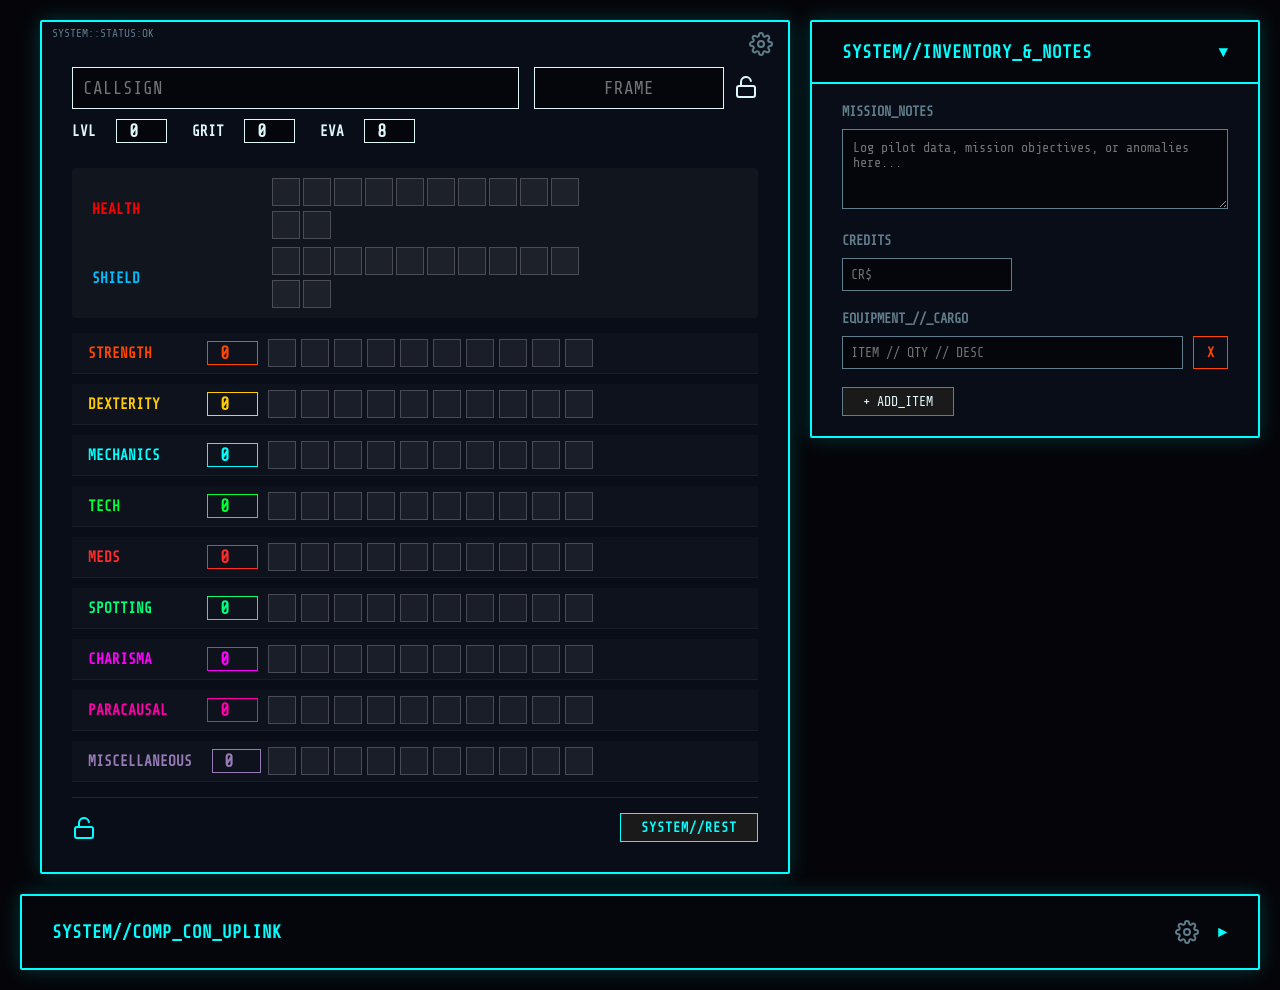
==== commit f84f32d3: "Ahora se puede dar formas al tablero de Laner, la página ocupa más en PC" ====
--- a/index.html
+++ b/index.html
@@ -151,12 +151,34 @@
             </article>
         </section>
 
-    <article class="card collapsible-card" id="compcon-card">
+        <article class="card collapsible-card shape-horizontal" id="compcon-card">
+            
             <header class="card-header toggle-header collapsed-header" id="compcon-toggle">
                 <h3>SYSTEM//COMP_CON_UPLINK</h3>
-                <span id="compcon-chevron">▼</span>
+                
+                <section class="compcon-controls" style="display: flex; gap: 15px; align-items: center;">
+                    <button id="compcon-settings-btn" class="mgr-btn" title="Ajustes de Pantalla" style="width: 32px; height: 32px; padding: 4px; display: flex; align-items: center; justify-content: center; background: transparent; border: none;">
+                        <svg viewBox="0 0 24 24" fill="none" stroke="currentColor" stroke-width="2" stroke-linecap="round" stroke-linejoin="round"><circle cx="12" cy="12" r="3"></circle><path d="M19.4 15a1.65 1.65 0 0 0 .33 1.82l.06.06a2 2 0 0 1 0 2.83 2 2 0 0 1-2.83 0l-.06-.06a1.65 1.65 0 0 0-1.82-.33 1.65 1.65 0 0 0-1 1.51V21a2 2 0 0 1-2 2 2 2 0 0 1-2-2v-.09A1.65 1.65 0 0 0 9 19.4a1.65 1.65 0 0 0-1.82.33l-.06.06a2 2 0 0 1-2.83 0 2 2 0 0 1 0-2.83l.06-.06a1.65 1.65 0 0 0 .33-1.82 1.65 1.65 0 0 0-1.51-1H3a2 2 0 0 1-2-2 2 2 0 0 1 2-2h.09A1.65 1.65 0 0 0 4.6 9a1.65 1.65 0 0 0-.33-1.82l-.06-.06a2 2 0 0 1 0-2.83 2 2 0 0 1 2.83 0l.06.06a1.65 1.65 0 0 0 1.82.33H9a1.65 1.65 0 0 0 1-1.51V3a2 2 0 0 1 2-2 2 2 0 0 1 2 2v.09a1.65 1.65 0 0 0 1 1.51 1.65 1.65 0 0 0 1.82-.33l.06-.06a2 2 0 0 1 2.83 0 2 2 0 0 1 0 2.83l-.06.06a1.65 1.65 0 0 0-.33 1.82V9a1.65 1.65 0 0 0 1.51 1H21a2 2 0 0 1 2 2 2 2 0 0 1-2 2h-.09a1.65 1.65 0 0 0-1.51 1z"></path></svg>
+                    </button>
+                    <span id="compcon-chevron">▼</span>
+                </section>
             </header>
             
+            <aside id="compcon-settings-menu" class="compcon-dropdown hidden">
+                <h4 style="margin: 0 0 10px 0; font-size: 0.85rem; color: var(--text-muted); text-align: center;">DISPLAY_MODE</h4>
+                <section style="display: flex; gap: 10px; justify-content: center;">
+                    <button class="mgr-btn shape-btn active-shape" data-shape="horizontal" title="Horizontal" style="width: 40px; height: 40px; padding: 5px;">
+                        <svg viewBox="0 0 24 24" fill="none" stroke="currentColor" stroke-width="2"><rect x="2" y="6" width="20" height="12" rx="2" ry="2"></rect></svg>
+                    </button>
+                    <button class="mgr-btn shape-btn" data-shape="square" title="Cuadrado" style="width: 40px; height: 40px; padding: 5px;">
+                        <svg viewBox="0 0 24 24" fill="none" stroke="currentColor" stroke-width="2"><rect x="4" y="4" width="16" height="16" rx="2" ry="2"></rect></svg>
+                    </button>
+                    <button class="mgr-btn shape-btn" data-shape="vertical" title="Vertical" style="width: 40px; height: 40px; padding: 5px;">
+                        <svg viewBox="0 0 24 24" fill="none" stroke="currentColor" stroke-width="2"><rect x="6" y="2" width="12" height="20" rx="2" ry="2"></rect></svg>
+                    </button>
+                </section>
+            </aside>
+
             <section id="compcon-body" class="card-body compcon-app-body collapsed">
                 <iframe id="compcon-frame"></iframe>
             </section>
--- a/style.css
+++ b/style.css
@@ -35,26 +35,42 @@
 input, select, textarea { user-select: auto; -webkit-user-select: auto; }
 figure { margin: 0; padding: 0; }
 
-/* Contenedor Principal (Layout Vertical Global) */
+/* Contenedor Principal (Aumentado a 1600px) */
 #app-container {
     display: flex;
-    flex-direction: column; /* Pilas de bloques */
+    flex-direction: column;
     align-items: center;
     gap: 20px;
     width: 100%;
-    max-width: 1320px; /* Ancho máximo total (stats + gap + inv) */
-}
-
-/* Bloque Superior (Stats e Inventario side-by-side) */
+    max-width: 1600px; /* Ocupa más pantalla */
+    transition: max-width 0.4s ease;
+}
+
+/* Bloque Superior (Grid para layout dinámico) */
 .top-boards-container {
-    display: flex;
-    flex-direction: row;
-    flex-wrap: wrap; /* Se apilan si no hay espacio */
-    justify-content: center;
-    align-items: flex-start;
+    display: grid;
+    grid-template-columns: 1fr 450px; /* Base por defecto (vertical) */
     gap: 20px;
     width: 100%;
-}
+    transition: grid-template-columns 0.4s cubic-bezier(0.25, 1, 0.5, 1);
+}
+
+/* Clases de layout controladas por JS en app-container */
+/* Modo por defecto o colapsado: columna derecha de 450px */
+.app-layout-stats-inv .top-boards-container {
+    grid-template-columns: 1fr 450px;
+}
+
+/* Modo Cuadrado MOVIDO arriba: columna derecha de 850px */
+.app-layout-full-moved-square .top-boards-container {
+    grid-template-columns: 1fr 850px;
+}
+
+/* Modo Vertical MOVIDO arriba: columna derecha de 450px */
+.app-layout-full-moved-vertical .top-boards-container {
+    grid-template-columns: 1fr 450px;
+}
+
 
 .card {
     background-color: var(--card-bg);
@@ -71,17 +87,22 @@
     transition: border-color 0.3s ease;
 }
 
+/* Stats siempre a la izquierda, ocupando todo el alto disponible en el grid */
 #main-card {
-    flex: 1 1 650px;
-    max-width: 650px;
-}
-
-/* Inventario (Superior) */
+    grid-column: 1;
+    grid-row: 1 / span 2; /* Ocupa 2 filas si compcon se mete abajo */
+    align-self: start;
+    max-width: 750px; /* Límite para que no se estire feo */
+    justify-self: end; /* Pegado a la columna derecha */
+}
+
+/* Inventario siempre arriba a la derecha */
 #inventory-card {
-    flex: 1 1 450px;
-    max-width: 650px;
+    grid-column: 2;
+    grid-row: 1;
     padding: 0; 
-    transition: max-width 0.25s linear, flex-basis 0.25s linear;
+    width: 100%; /* Ocupa el ancho de la columna definido en el grid parent */
+    transition: width 0.4s ease;
 }
 
 .card::before { content: "SYSTEM::STATUS:OK"; position: absolute; top: 5px; left: 10px; font-size: 0.7rem; color: var(--text-muted); }
@@ -189,7 +210,7 @@
 .rest-btn { width: auto !important; padding: 6px 20px !important; border-color: var(--border-primary) !important; color: var(--border-primary) !important; font-weight: bold; letter-spacing: 1px; transition: all 0.3s ease; }
 .rest-btn:hover { background: rgba(255, 255, 255, 0.1); }
 
-/* --- CSS COMÚN DE TABLEROS COLAPSABLES --- */
+/* --- CSS COMÚN DE TABLEROS COLAPSABLES Y ANTI-SALTO DE CÁMARA --- */
 .inventory-inner, #compcon-frame {
     width: 100%;
     transition: opacity 0.1s linear;
@@ -209,13 +230,16 @@
 .toggle-header:hover { background: rgba(255, 255, 255, 0.05); }
 .toggle-header h3 { margin: 0; color: var(--border-primary); font-size: 1.1rem; transition: color 0.3s; }
 .toggle-header span { color: var(--border-primary); transition: transform 0.2s linear; }
+#compcon-settings-btn { color: var(--text-muted); transition: color 0.2s, transform 0.3s; }
+#compcon-settings-btn:hover { color: var(--border-primary); transform: rotate(90deg); }
 
 .card-body { 
     padding: 20px 30px; 
     max-height: 2000px; 
     opacity: 1;
+    visibility: visible;
     overflow: hidden;
-    transition: max-height 0.25s linear, padding 0.25s linear, opacity 0.1s linear;
+    transition: max-height 0.25s linear, padding 0.25s linear, opacity 0.1s linear, visibility 0s linear 0s;
 }
 
 .card-body.collapsed { 
@@ -223,6 +247,8 @@
     padding-top: 0 !important;
     padding-bottom: 0 !important;
     opacity: 0;
+    visibility: hidden; 
+    transition: max-height 0.25s linear, padding 0.25s linear, opacity 0.1s linear, visibility 0s linear 0.25s;
 }
 
 .toggle-header.collapsed-header { border-bottom: none; }
@@ -251,50 +277,120 @@
 }
 .inv-del-btn:hover { background: rgba(255, 69, 0, 0.2); }
 
-/* --- CSS ESPECÍFICO DE COMP/CON (ABAJO) --- */
+/* --- MENU DROPDOWN DE COMPCON --- */
+.compcon-dropdown {
+    position: absolute;
+    top: 65px; 
+    right: 20px;
+    background: rgba(5, 5, 9, 0.98);
+    border: 1px solid var(--border-primary);
+    padding: 15px;
+    border-radius: 2px;
+    z-index: 50;
+    box-shadow: 0 5px 15px rgba(0,255,255,0.1);
+    opacity: 1;
+    visibility: visible;
+    transform: translateY(0);
+    transition: all 0.2s ease;
+}
+.compcon-dropdown.hidden {
+    opacity: 0;
+    visibility: hidden;
+    transform: translateY(-10px);
+    pointer-events: none;
+}
+
+.shape-btn { transition: all 0.2s; }
+.shape-btn.active-shape {
+    background: rgba(0, 255, 255, 0.1);
+    border-color: var(--border-primary);
+    color: var(--border-primary);
+}
+
+
+/* --- CSS ESPECÍFICO DE COMP/CON (VUELVE A LA LÓGICA ANTERIOR DE ANCHOS) --- */
 #compcon-card {
     padding: 0;
-    max-width: 120%; /* Ocupa todo el ancho disponible */
-}
-
+    width: 100%;
+    margin: 0 auto; /* Centrado cuando está abajo */
+    transition: max-width 0.4s cubic-bezier(0.25, 1, 0.5, 1), transform 0.4s ease;
+}
+
+/* HORIZONTAL: 100% de ancho, siempre abajo */
+#compcon-card.shape-horizontal {
+    max-width: 100%;
+}
+
+/* CUADRADO: 850px de ancho */
+#compcon-card.shape-square {
+    max-width: 850px;
+}
+
+/* VERTICAL: 450px de ancho */
+#compcon-card.shape-vertical {
+    max-width: 450px;
+}
+
+/* Cuando está DENTRO del bloque superior (posicionado vía JS) */
+.top-boards-container #compcon-card {
+    grid-column: 2; /* Segunda columna, bajo inventario */
+    grid-row: 2;
+    margin: 0; /* Sin márgenes automáticos para pegarse a la derecha */
+    width: 100% !important; /* Ocupa todo el ancho de la columna del grid */
+    height: 100%; /* Se estira para rellenar la fila del grid */
+}
+
+/* Ajuste de altura fija de la app para todas las formas (vuelve a 80vh) */
 .compcon-app-body {
     padding: 0;
-    height: 80vh; /* Súper alto: 80% de la pantalla */
-    transition: max-height 0.25s linear, opacity 0.1s linear;
-}
+    height: 80vh; /* Altura estándar */
+    visibility: visible;
+    transition: max-height 0.25s linear, height 0.25s linear, opacity 0.1s linear, visibility 0s linear 0s;
+}
+
+/* Cuando se mueve ARRIBA, le damos una altura mínima para que tenga sentido el grid */
+.top-boards-container .compcon-app-body {
+    min-height: 600px;
+}
+
 
 .compcon-app-body.collapsed {
     max-height: 0;
+    height: 0 !important; /* Fuerza el cierre completo */
     opacity: 0;
+    visibility: hidden; 
+    transition: max-height 0.25s linear, height 0.25s linear, opacity 0.1s linear, visibility 0s linear 0.25s;
 }
 
 #compcon-frame {
     width: 100%;
-    height: 100%; /* Ocupa todo el alto de la sección body */
+    height: 100%; 
     border: none;
     background-color: #000;
 }
 
-/* --- RESPONSIVIDAD Y ANIMACIONES ESPECIALES --- */
-
-/* Pantallas Grandes (Cierre Lateral de Inventario Superior) */
-@media (min-width: 1100px) {
-    #inventory-card { max-width: 450px; }
-    .inventory-inner { width: 450px; } 
-
-    #inventory-card.collapsed-card {
-        max-width: 60px; 
-        flex-basis: 60px;
-        cursor: pointer;
+/* --- RESPONSIVIDAD --- */
+@media (max-width: 1100px) {
+    /* Desactivamos el layout dinámico de columnas pegadas en pantallas medianas/chicas */
+    .top-boards-container {
+        grid-template-columns: 1fr !important; /* Todo en una columna */
     }
-    #inventory-card.collapsed-card .card-body { opacity: 0; pointer-events: none; }
-    #inventory-card.collapsed-card .toggle-header h3 { opacity: 0; }
-    #inventory-card.collapsed-card #inventory-chevron { 
-        position: absolute; left: 20px; top: 20px; transform: rotate(90deg); font-size: 1.2rem;
+    #main-card { grid-column: 1; grid-row: auto; justify-self: center; }
+    #inventory-card { grid-column: 1; grid-row: auto; width: 100% !important; max-width: 650px; margin: 0 auto; }
+    
+    /* Si JS lo movió arriba, lo forzamos a verse bien abajo del inventario */
+    .top-boards-container #compcon-card {
+        grid-column: 1;
+        grid-row: auto;
+        margin: 0 auto;
+        width: 100% !important;
     }
-}
-
-/* Teléfonos y Tablets Chicas */
+    
+    /* Restauramos los anchos maximos antiguos para el card centrado */
+    #compcon-card.shape-square { max-width: 850px; }
+    #compcon-card.shape-vertical { max-width: 450px; }
+}
+
 @media (max-width: 600px) {
     body { padding: 10px; }
     .card { padding: 20px 15px; }
@@ -311,5 +407,8 @@
     .toggle-header { padding: 15px; }
     .card-body { padding: 15px; }
     .pilot-stats-row { justify-content: space-between; gap: 10px; }
-    .compcon-app-body { height: 70vh; } /* Un poco más bajo en celular */
+    
+    /* Forzamos 100% de ancho en mobile */
+    #compcon-card { max-width: 100% !important; }
+    .compcon-app-body { height: 75vh !important; } 
 }
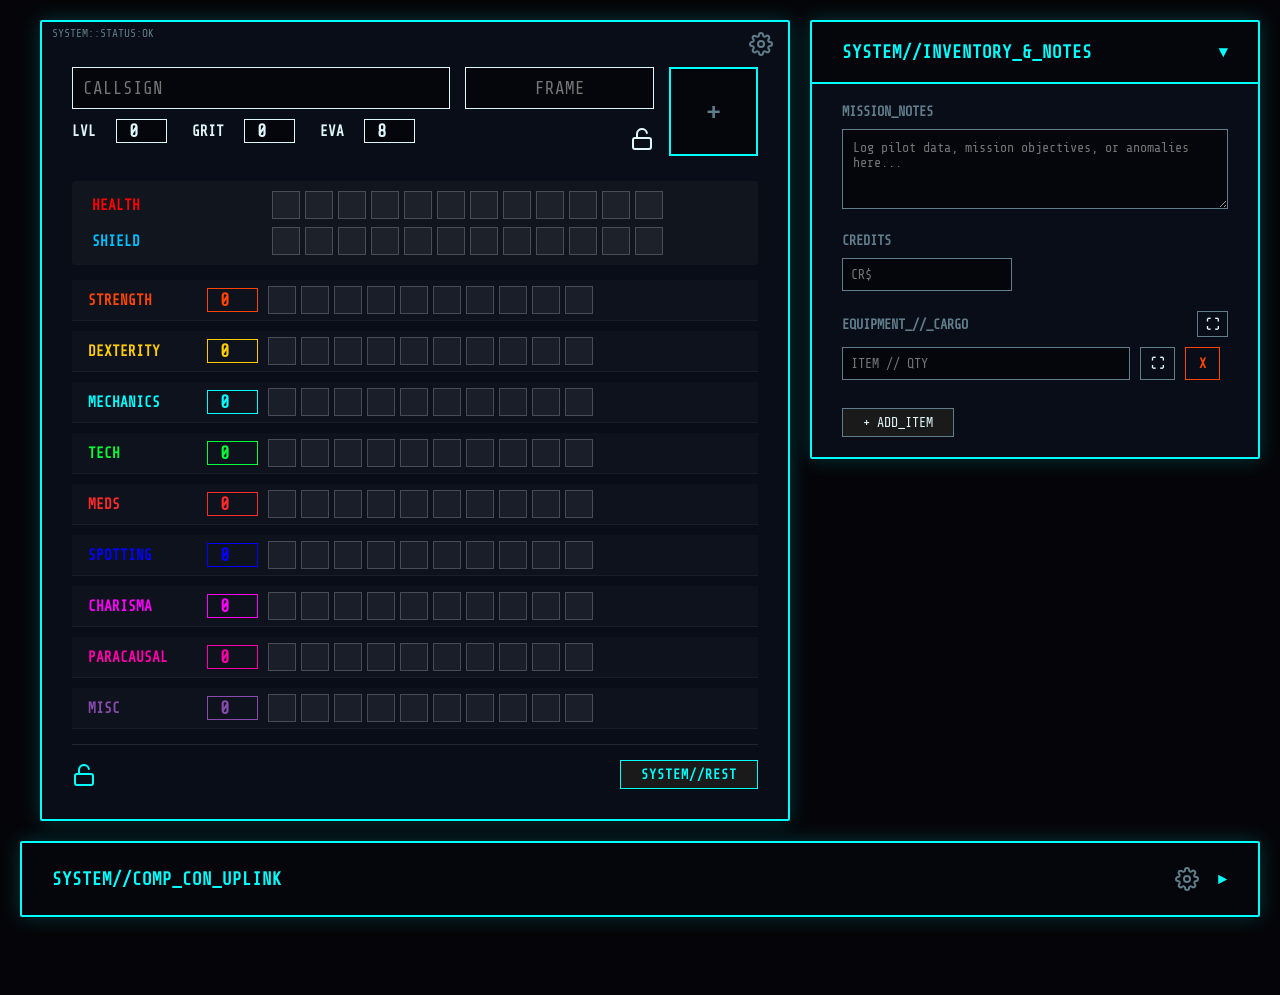
==== commit fb1e5200: "Overhaul al sistema de inventario" ====
--- a/index.html
+++ b/index.html
@@ -103,6 +103,12 @@
                             </svg>
                         </button>
                     </section>
+
+                    <section class="header-col-avatar" id="avatar-container" title="Subir Foto del Piloto / Mech">
+                        <span class="avatar-placeholder" id="avatar-placeholder">+</span>
+                    </section>
+                    <input type="file" id="avatar-upload" accept="image/*" style="display:none;">
+
                 </header>
 
                 <section id="stats-container">
@@ -140,7 +146,10 @@
                         </section>
 
                         <section class="settings-section">
-                            <h4>EQUIPMENT_//_CARGO</h4>
+                            <header style="display: flex; justify-content: space-between; align-items: center; margin-bottom: 10px;">
+                                <h4 style="margin: 0;">EQUIPMENT_//_CARGO</h4>
+                                <button id="global-expand-inv-btn" class="inv-expand-btn" style="padding: 2px 8px; width:auto; height: 26px;" title="Ver Manifiesto Detallado">⛶</button>
+                            </header>
                             <section id="inventory-list">
                             </section>
                             <button id="add-item-btn" class="mgr-btn"
@@ -184,6 +193,20 @@
             </section>
         </article>
     </main>
+
+    <aside id="expanded-inv-modal" class="modal-overlay">
+        <section class="modal-box" style="max-width: 800px; width: 95%; max-height: 90vh; display: flex; flex-direction: column; padding: 25px;">
+            <header class="settings-header" style="margin-bottom: 10px;">
+                <h3>SYSTEM//CARGO_MANIFEST</h3>
+                <button id="close-expanded-inv" class="mgr-btn exit">X</button>
+            </header>
+            
+            <section id="expanded-inv-list" style="overflow-y: auto; flex: 1; padding-right: 8px;">
+                </section>
+            
+            <button id="add-exp-item-btn" class="mgr-btn" style="margin-top: 15px;">+ ADD_ITEM</button>
+        </section>
+    </aside>
 
     <aside id="reset-modal" class="modal-overlay">
         <section class="modal-box">
--- a/style.css
+++ b/style.css
@@ -35,42 +35,29 @@
 input, select, textarea { user-select: auto; -webkit-user-select: auto; }
 figure { margin: 0; padding: 0; }
 
-/* Contenedor Principal (Aumentado a 1600px) */
+/* Contenedor Principal */
 #app-container {
     display: flex;
     flex-direction: column;
     align-items: center;
     gap: 20px;
     width: 100%;
-    max-width: 1600px; /* Ocupa más pantalla */
+    max-width: 1600px; 
     transition: max-width 0.4s ease;
 }
 
-/* Bloque Superior (Grid para layout dinámico) */
+/* Bloque Superior */
 .top-boards-container {
     display: grid;
-    grid-template-columns: 1fr 450px; /* Base por defecto (vertical) */
+    grid-template-columns: 1fr 450px; 
     gap: 20px;
     width: 100%;
     transition: grid-template-columns 0.4s cubic-bezier(0.25, 1, 0.5, 1);
 }
 
-/* Clases de layout controladas por JS en app-container */
-/* Modo por defecto o colapsado: columna derecha de 450px */
-.app-layout-stats-inv .top-boards-container {
-    grid-template-columns: 1fr 450px;
-}
-
-/* Modo Cuadrado MOVIDO arriba: columna derecha de 850px */
-.app-layout-full-moved-square .top-boards-container {
-    grid-template-columns: 1fr 850px;
-}
-
-/* Modo Vertical MOVIDO arriba: columna derecha de 450px */
-.app-layout-full-moved-vertical .top-boards-container {
-    grid-template-columns: 1fr 450px;
-}
-
+.app-layout-stats-inv .top-boards-container { grid-template-columns: 1fr 450px; }
+.app-layout-full-moved-square .top-boards-container { grid-template-columns: 1fr 850px; }
+.app-layout-full-moved-vertical .top-boards-container { grid-template-columns: 1fr 450px; }
 
 .card {
     background-color: var(--card-bg);
@@ -87,21 +74,19 @@
     transition: border-color 0.3s ease;
 }
 
-/* Stats siempre a la izquierda, ocupando todo el alto disponible en el grid */
 #main-card {
     grid-column: 1;
-    grid-row: 1 / span 2; /* Ocupa 2 filas si compcon se mete abajo */
+    grid-row: 1 / span 2; 
     align-self: start;
-    max-width: 750px; /* Límite para que no se estire feo */
-    justify-self: end; /* Pegado a la columna derecha */
-}
-
-/* Inventario siempre arriba a la derecha */
+    max-width: 750px; 
+    justify-self: end; 
+}
+
 #inventory-card {
     grid-column: 2;
     grid-row: 1;
     padding: 0; 
-    width: 100%; /* Ocupa el ancho de la columna definido en el grid parent */
+    width: 100%; 
     transition: width 0.4s ease;
 }
 
@@ -139,7 +124,7 @@
 button.mgr-btn.danger:hover:not(:disabled) { background: rgba(255, 69, 0, 0.2); }
 button:disabled { opacity: 0.4; cursor: not-allowed; border-color: #444 !important; color: #666 !important; }
 
-/* MODAL OVERLAY PARA EL RESET */
+/* MODAL OVERLAY PARA EL RESET E INVENTARIO */
 .modal-overlay {
     position: fixed; top: 0; left: 0; width: 100%; height: 100%;
     background: rgba(0, 0, 0, 0.85); z-index: 100;
@@ -153,10 +138,20 @@
     padding: 30px; max-width: 400px; width: 90%; text-align: center;
     box-shadow: 0 0 40px rgba(255, 69, 0, 0.3);
 }
-
+#expanded-inv-modal .modal-box { border-color: var(--border-primary); box-shadow: 0 0 40px rgba(0, 255, 255, 0.2); }
+
+/* CABECERA Y AVATAR */
 .header { display: flex; align-items: flex-start; justify-content: space-between; margin-top: 15px; margin-bottom: 25px; gap: 15px; }
 .header-col-left { display: flex; flex-direction: column; gap: 10px; flex: 2; }
-.header-col-right { display: flex; flex: 1; gap: 10px; align-items: flex-start; }
+.header-col-right { display: flex; flex-direction: column; flex: 1; gap: 10px; align-items: flex-end; }
+.header-col-avatar {
+    width: 85px; height: 85px; border: 2px solid var(--border-primary);
+    background-color: rgba(0,0,0,0.5); background-size: cover; background-position: center;
+    cursor: pointer; display: flex; align-items: center; justify-content: center; flex-shrink: 0;
+    transition: filter 0.3s, border-color 0.3s;
+}
+.header-col-avatar:hover { border-color: var(--text-main); filter: brightness(1.2); }
+.avatar-placeholder { color: var(--text-muted); font-size: 2rem; user-select: none; }
 
 .header-name, .header-class { background: rgba(0,0,0,0.5); padding: 10px; font-size: 1.1rem; font-family: var(--font-main); text-transform: uppercase; outline: none; transition: color 0.3s, border-color 0.3s, background 0.3s; box-sizing: border-box; width: 100%; }
 .header-name { border: 1px solid var(--text-main); color: var(--text-main); }
@@ -183,11 +178,12 @@
 .label { flex: 1; font-weight: bold; padding: 6px 10px; text-transform: uppercase; font-size: 0.9rem; }
 .attr-value { width: 45px; text-align: center; font-weight: bold; font-size: 1.1rem; border: 1px solid var(--border-primary); background: transparent; color: var(--border-primary); font-family: var(--font-main); margin: 0 10px; transition: border-color 0.3s, color 0.3s; }
 
+/* --- PIPS Y HEALTH EN UNA SOLA LÍNEA --- */
 .pips-container { display: flex; gap: 5px; flex-wrap: nowrap; }
 
 .health-pips { 
-    display: grid !important;
-    grid-template-columns: repeat(10, 26px);
+    display: flex !important;
+    flex-wrap: wrap;
     gap: 5px;
 }
 
@@ -210,7 +206,7 @@
 .rest-btn { width: auto !important; padding: 6px 20px !important; border-color: var(--border-primary) !important; color: var(--border-primary) !important; font-weight: bold; letter-spacing: 1px; transition: all 0.3s ease; }
 .rest-btn:hover { background: rgba(255, 255, 255, 0.1); }
 
-/* --- CSS COMÚN DE TABLEROS COLAPSABLES Y ANTI-SALTO DE CÁMARA --- */
+/* --- CSS COMÚN DE TABLEROS COLAPSABLES --- */
 .inventory-inner, #compcon-frame {
     width: 100%;
     transition: opacity 0.1s linear;
@@ -262,7 +258,23 @@
 }
 .lancer-textarea:focus { border-color: var(--border-primary); }
 
+/* --- INVENTARIO COMPACTO Y EXPANDIDO --- */
 .inventory-item { display: flex; gap: 10px; margin-bottom: 8px; }
+.expanded-inv-item {
+    background: rgba(0, 0, 0, 0.4);
+    border: 1px solid var(--border-primary);
+    padding: 15px; margin-bottom: 10px;
+    display: flex; flex-direction: column; gap: 10px;
+}
+.exp-inv-header { display: flex; gap: 10px; align-items: center; }
+.exp-inv-desc {
+    transition: max-height 0.3s ease, opacity 0.3s ease, padding 0.3s ease;
+    overflow: hidden; opacity: 1; min-height: 100px;
+}
+.exp-inv-desc.collapsed {
+    max-height: 0; min-height: 0; padding-top: 0; padding-bottom: 0; opacity: 0; border-color: transparent;
+}
+
 .inv-input {
     flex: 1; background: rgba(0,0,0,0.5); border: 1px solid var(--text-muted);
     color: var(--text-main); font-family: var(--font-main); padding: 8px;
@@ -270,12 +282,26 @@
 }
 .inv-input:focus { border-color: var(--border-primary); }
 
-.inv-del-btn {
-    width: 35px; background: transparent; border: 1px solid var(--border-secondary);
-    color: var(--border-secondary); font-family: var(--font-main); font-weight: bold;
-    cursor: pointer; transition: all 0.2s;
-}
+.inv-expand-btn, .inv-del-btn {
+    width: 35px; background: transparent; border: 1px solid var(--text-muted);
+    color: var(--text-main); font-family: var(--font-main); font-weight: bold;
+    cursor: pointer; transition: all 0.2s; display: flex; align-items: center; justify-content: center;
+}
+.inv-expand-btn:hover { border-color: var(--border-primary); color: var(--border-primary); }
+.inv-del-btn { border-color: var(--border-secondary); color: var(--border-secondary); }
 .inv-del-btn:hover { background: rgba(255, 69, 0, 0.2); }
+
+#inventory-list, #expanded-inv-list {
+    overflow-y: auto; padding-right: 8px;
+}
+#inventory-list { max-height: 150px; margin-bottom: 10px; }
+
+/* Scrollbars */
+#inventory-list::-webkit-scrollbar, #expanded-inv-list::-webkit-scrollbar, #settings-panel::-webkit-scrollbar { width: 6px; }
+#inventory-list::-webkit-scrollbar-track, #expanded-inv-list::-webkit-scrollbar-track, #settings-panel::-webkit-scrollbar-track { background: rgba(0, 0, 0, 0.3); border-radius: 3px; }
+#inventory-list::-webkit-scrollbar-thumb, #expanded-inv-list::-webkit-scrollbar-thumb, #settings-panel::-webkit-scrollbar-thumb { background: var(--border-primary); border-radius: 3px; }
+#inventory-list::-webkit-scrollbar-thumb:hover, #expanded-inv-list::-webkit-scrollbar-thumb:hover { background: var(--border-secondary); }
+
 
 /* --- MENU DROPDOWN DE COMPCON --- */
 .compcon-dropdown {
@@ -307,56 +333,42 @@
     color: var(--border-primary);
 }
 
-
-/* --- CSS ESPECÍFICO DE COMP/CON (VUELVE A LA LÓGICA ANTERIOR DE ANCHOS) --- */
+/* --- CSS ESPECÍFICO DE COMP/CON --- */
 #compcon-card {
     padding: 0;
     width: 100%;
-    margin: 0 auto; /* Centrado cuando está abajo */
+    margin: 0 auto; 
     transition: max-width 0.4s cubic-bezier(0.25, 1, 0.5, 1), transform 0.4s ease;
-}
-
-/* HORIZONTAL: 100% de ancho, siempre abajo */
-#compcon-card.shape-horizontal {
-    max-width: 100%;
-}
-
-/* CUADRADO: 850px de ancho */
-#compcon-card.shape-square {
-    max-width: 850px;
-}
-
-/* VERTICAL: 450px de ancho */
-#compcon-card.shape-vertical {
-    max-width: 450px;
-}
-
-/* Cuando está DENTRO del bloque superior (posicionado vía JS) */
+    overflow: visible !important; 
+}
+
+#compcon-card.shape-horizontal { max-width: 100%; }
+#compcon-card.shape-square { max-width: 850px; }
+#compcon-card.shape-vertical { max-width: 450px; }
+
 .top-boards-container #compcon-card {
-    grid-column: 2; /* Segunda columna, bajo inventario */
+    grid-column: 2; 
     grid-row: 2;
-    margin: 0; /* Sin márgenes automáticos para pegarse a la derecha */
-    width: 100% !important; /* Ocupa todo el ancho de la columna del grid */
-    height: 100%; /* Se estira para rellenar la fila del grid */
-}
-
-/* Ajuste de altura fija de la app para todas las formas (vuelve a 80vh) */
+    margin: 0; 
+    width: 100% !important; 
+    height: 100%; 
+}
+
 .compcon-app-body {
     padding: 0;
-    height: 80vh; /* Altura estándar */
+    height: 80vh; 
     visibility: visible;
     transition: max-height 0.25s linear, height 0.25s linear, opacity 0.1s linear, visibility 0s linear 0s;
 }
 
-/* Cuando se mueve ARRIBA, le damos una altura mínima para que tenga sentido el grid */
-.top-boards-container .compcon-app-body {
+.top-boards-container .compcon-app-body:not(.collapsed) {
     min-height: 600px;
 }
-
 
 .compcon-app-body.collapsed {
     max-height: 0;
-    height: 0 !important; /* Fuerza el cierre completo */
+    height: 0 !important; 
+    min-height: 0 !important; 
     opacity: 0;
     visibility: hidden; 
     transition: max-height 0.25s linear, height 0.25s linear, opacity 0.1s linear, visibility 0s linear 0.25s;
@@ -367,26 +379,20 @@
     height: 100%; 
     border: none;
     background-color: #000;
-}
+    border-radius: 0 0 2px 2px;
+}
+
 
 /* --- RESPONSIVIDAD --- */
 @media (max-width: 1100px) {
-    /* Desactivamos el layout dinámico de columnas pegadas en pantallas medianas/chicas */
-    .top-boards-container {
-        grid-template-columns: 1fr !important; /* Todo en una columna */
-    }
+    .top-boards-container { grid-template-columns: 1fr !important; }
     #main-card { grid-column: 1; grid-row: auto; justify-self: center; }
     #inventory-card { grid-column: 1; grid-row: auto; width: 100% !important; max-width: 650px; margin: 0 auto; }
     
-    /* Si JS lo movió arriba, lo forzamos a verse bien abajo del inventario */
     .top-boards-container #compcon-card {
-        grid-column: 1;
-        grid-row: auto;
-        margin: 0 auto;
-        width: 100% !important;
+        grid-column: 1; grid-row: auto; margin: 0 auto; width: 100% !important;
     }
     
-    /* Restauramos los anchos maximos antiguos para el card centrado */
     #compcon-card.shape-square { max-width: 850px; }
     #compcon-card.shape-vertical { max-width: 450px; }
 }
@@ -397,6 +403,8 @@
     .header { flex-direction: column; align-items: stretch; gap: 10px; margin-top: 25px; }
     .header-col-left { width: 100%; }
     .header-name, .header-class { font-size: 1rem; }
+    .header-col-right { align-items: flex-start; }
+    .header-col-avatar { width: 60px; height: 60px; align-self: flex-end; margin-top: -70px; }
     #lock-icon-container { align-self: flex-end; }
     .row { flex-direction: column; align-items: flex-start; padding: 10px 8px; gap: 8px; }
     .label-container { width: 100%; justify-content: space-between; }
@@ -408,7 +416,6 @@
     .card-body { padding: 15px; }
     .pilot-stats-row { justify-content: space-between; gap: 10px; }
     
-    /* Forzamos 100% de ancho en mobile */
     #compcon-card { max-width: 100% !important; }
     .compcon-app-body { height: 75vh !important; } 
 }
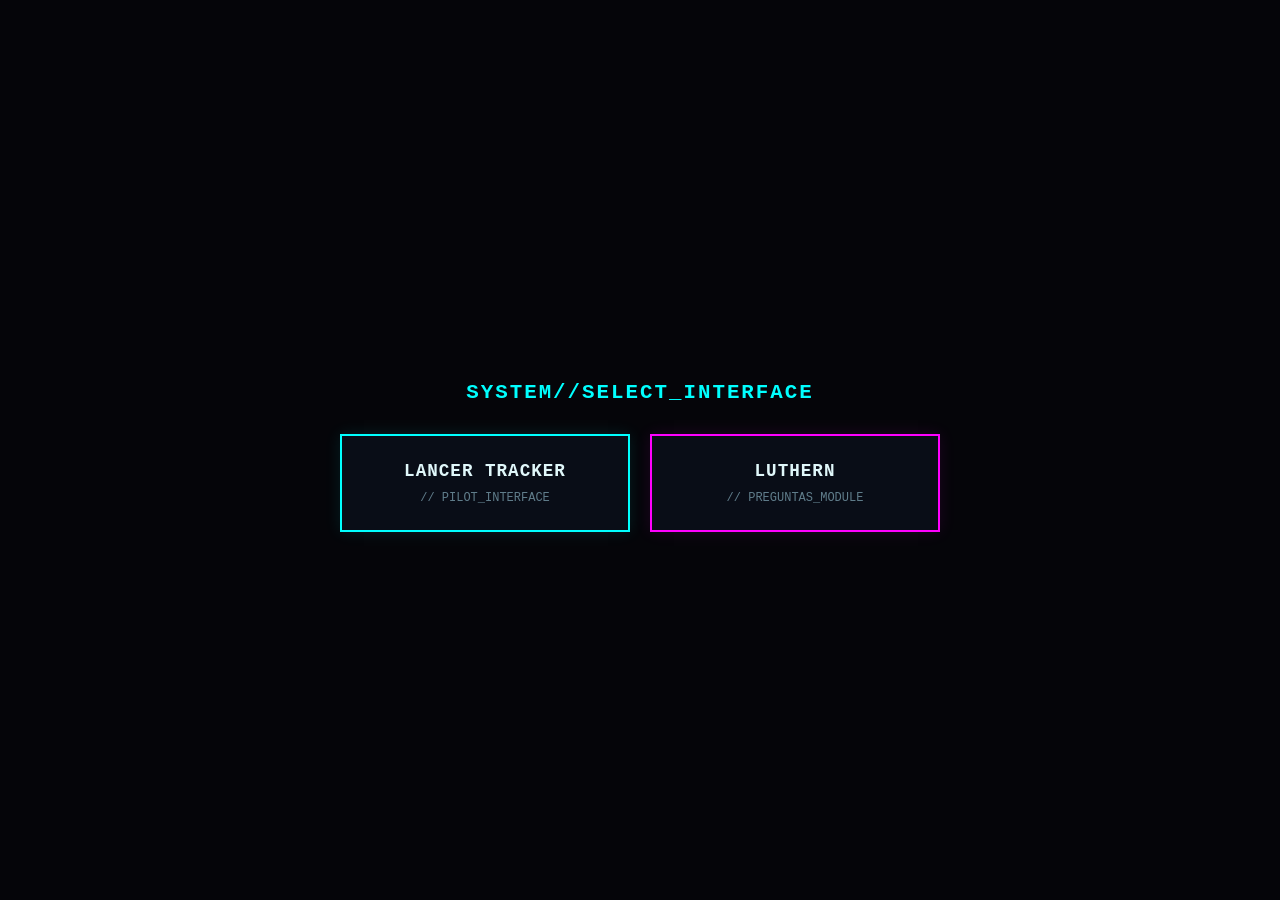
==== commit b84861d2: "Agregado menu" ====
--- a/index.html
+++ b/index.html
@@ -1,226 +1,112 @@
-<!DOCTYPE html>
-<html lang="es">
-
-<head>
-    <meta charset="UTF-8">
-    <meta name="viewport" content="width=device-width, initial-scale=1.0">
-    <title>LANCER | Pilot Stamina Tracker</title>
-    <link rel="stylesheet" href="style.css">
-</head>
-
-<body>
-
-    <main id="app-container">
-
-        <section class="top-boards-container">
-
-            <article class="card" id="main-card">
-
-                <button id="settings-toggle" title="Abrir Configuración">
-                    <svg viewBox="0 0 24 24" fill="none" stroke="currentColor" stroke-width="2" stroke-linecap="round"
-                        stroke-linejoin="round">
-                        <circle cx="12" cy="12" r="3"></circle>
-                        <path
-                            d="M19.4 15a1.65 1.65 0 0 0 .33 1.82l.06.06a2 2 0 0 1 0 2.83 2 2 0 0 1-2.83 0l-.06-.06a1.65 1.65 0 0 0-1.82-.33 1.65 1.65 0 0 0-1 1.51V21a2 2 0 0 1-2 2 2 2 0 0 1-2-2v-.09A1.65 1.65 0 0 0 9 19.4a1.65 1.65 0 0 0-1.82.33l-.06.06a2 2 0 0 1-2.83 0 2 2 0 0 1 0-2.83l.06-.06a1.65 1.65 0 0 0 .33-1.82 1.65 1.65 0 0 0-1.51-1H3a2 2 0 0 1-2-2 2 2 0 0 1 2-2h.09A1.65 1.65 0 0 0 4.6 9a1.65 1.65 0 0 0-.33-1.82l-.06-.06a2 2 0 0 1 0-2.83 2 2 0 0 1 2.83 0l.06.06a1.65 1.65 0 0 0 1.82.33H9a1.65 1.65 0 0 0 1-1.51V3a2 2 0 0 1 2-2 2 2 0 0 1 2 2v.09a1.65 1.65 0 0 0 1 1.51 1.65 1.65 0 0 0 1.82-.33l.06-.06a2 2 0 0 1 2.83 0 2 2 0 0 1 0 2.83l-.06.06a1.65 1.65 0 0 0-.33 1.82V9a1.65 1.65 0 0 0 1.51 1H21a2 2 0 0 1 2 2 2 2 0 0 1-2 2h-.09a1.65 1.65 0 0 0-1.51 1z">
-                        </path>
-                    </svg>
-                </button>
-
-                <aside id="settings-panel">
-                    <header class="settings-header">
-                        <h3>SYSTEM//CONFIG</h3>
-                        <button id="close-settings" class="mgr-btn exit">X</button>
-                    </header>
-
-                    <section class="settings-section">
-                        <h4>THEME & DISPLAY</h4>
-                        <section style="display:flex; flex-direction:column; gap:10px;">
-                            <select id="theme-selector">
-                                <option value="#00ffff">Tema: Tech (Default)</option>
-                            </select>
-                            <button class="mgr-btn danger" onclick="resetBackgrounds()">Restaurar Fondos a
-                                Default</button>
-                        </section>
-                    </section>
-
-                    <section class="settings-section">
-                        <h4>IMAGE_MANAGER</h4>
-                        <section style="display:flex; flex-direction:column; gap:10px;">
-                            <input type="file" id="image-upload" accept="image/*">
-                            <select id="image-selector">
-                                <option value="">-- Seleccionar Imagen --</option>
-                            </select>
-                            <section style="display:flex; gap:5px; flex-wrap:wrap; justify-content:center;">
-                                <button class="mgr-btn" onclick="applyImage('page')">Fondo General</button>
-                                <button class="mgr-btn" onclick="applyImage('card')">Fondo Tablero</button>
-                                <button class="mgr-btn danger" onclick="deleteSelectedImage()">Eliminar</button>
-                            </section>
-                        </section>
-                    </section>
-
-                    <section class="settings-section">
-                        <h4>SECURITY_OVERRIDE</h4>
-                        <section style="display:flex; flex-direction:column; gap:10px;">
-                            <button id="unlock-name-btn" class="mgr-btn">Desbloquear Nombres</button>
-                            <button id="unlock-pips-btn" class="mgr-btn">Desbloquear Pips (Editar Capacidad)</button>
-                        </section>
-                    </section>
-
-                    <section class="settings-section"
-                        style="margin-top: auto; border-top: 1px solid var(--border-secondary); padding-top: 15px;">
-                        <button id="hard-reset-btn" class="mgr-btn danger">SYSTEM//FACTORY_RESET</button>
-                    </section>
-                </aside>
-
-                <header class="header">
-                    <section class="header-col-left">
-                        <input type="text" id="pilot-name" class="header-name" placeholder="CALLSIGN">
-
-                        <section class="pilot-stats-row">
-                            <figure class="grit-container">
-                                <figcaption class="grit-label">LVL</figcaption>
-                                <input type="number" id="level-value" class="attr-value grit-input" value="0" min="0">
-                            </figure>
-                            <figure class="grit-container">
-                                <figcaption class="grit-label">GRIT</figcaption>
-                                <input type="number" id="grit-value" class="attr-value grit-input" value="0" min="0">
-                            </figure>
-                            <figure class="grit-container">
-                                <figcaption class="grit-label">EVA</figcaption>
-                                <input type="number" id="evasion-value" class="attr-value grit-input" value="8" min="0">
-                            </figure>
-                        </section>
-                    </section>
-
-                    <section class="header-col-right">
-                        <input type="text" id="mech-class" class="header-class" placeholder="FRAME">
-
-                        <button id="lock-icon-container" title="Bloquear Identificación">
-                            <svg id="lock-icon-svg" viewBox="0 0 24 24" fill="none" stroke="currentColor"
-                                stroke-width="2" stroke-linecap="round" stroke-linejoin="round">
-                                <path d="M7 11V7a5 5 0 0 1 9.9-1"></path>
-                                <rect x="3" y="11" width="18" height="11" rx="2" ry="2"></rect>
-                            </svg>
-                        </button>
-                    </section>
-
-                    <section class="header-col-avatar" id="avatar-container" title="Subir Foto del Piloto / Mech">
-                        <span class="avatar-placeholder" id="avatar-placeholder">+</span>
-                    </section>
-                    <input type="file" id="avatar-upload" accept="image/*" style="display:none;">
-
-                </header>
-
-                <section id="stats-container">
-                </section>
-
-                <footer class="board-footer">
-                    <button id="pips-lock-container" title="Fijar Capacidad (Bloquear Edición)">
-                        <svg id="pips-lock-svg" viewBox="0 0 24 24" fill="none" stroke="currentColor" stroke-width="2"
-                            stroke-linecap="round" stroke-linejoin="round">
-                            <path d="M7 11V7a5 5 0 0 1 9.9-1"></path>
-                            <rect x="3" y="11" width="18" height="11" rx="2" ry="2"></rect>
-                        </svg>
-                    </button>
-                    <button id="rest-btn" class="mgr-btn rest-btn">SYSTEM//REST</button>
-                </footer>
-            </article>
-
-            <article class="card collapsible-card" id="inventory-card">
-                <section class="inventory-inner">
-                    <header class="card-header toggle-header" id="inventory-toggle">
-                        <h3>SYSTEM//INVENTORY_&_NOTES</h3>
-                        <span id="inventory-chevron">▼</span>
-                    </header>
-
-                    <section id="inventory-body" class="card-body">
-                        <section class="settings-section" style="margin-bottom: 20px;">
-                            <h4>MISSION_NOTES</h4>
-                            <textarea id="pilot-notes" class="lancer-textarea"
-                                placeholder="Log pilot data, mission objectives, or anomalies here..."></textarea>
-                        </section>
-
-                        <section class="settings-section" style="margin-bottom: 20px;">
-                            <h4>CREDITS</h4>
-                            <input type="number" id="credits-input" class="inv-input" placeholder="CR$">
-                        </section>
-
-                        <section class="settings-section">
-                            <header style="display: flex; justify-content: space-between; align-items: center; margin-bottom: 10px;">
-                                <h4 style="margin: 0;">EQUIPMENT_//_CARGO</h4>
-                                <button id="global-expand-inv-btn" class="inv-expand-btn" style="padding: 2px 8px; width:auto; height: 26px;" title="Ver Manifiesto Detallado">⛶</button>
-                            </header>
-                            <section id="inventory-list">
-                            </section>
-                            <button id="add-item-btn" class="mgr-btn"
-                                style="margin-top: 10px; width: auto; padding: 6px 20px;">+ ADD_ITEM</button>
-                        </section>
-                    </section>
-                </section>
-            </article>
-        </section>
-
-        <article class="card collapsible-card shape-horizontal" id="compcon-card">
-            
-            <header class="card-header toggle-header collapsed-header" id="compcon-toggle">
-                <h3>SYSTEM//COMP_CON_UPLINK</h3>
-                
-                <section class="compcon-controls" style="display: flex; gap: 15px; align-items: center;">
-                    <button id="compcon-settings-btn" class="mgr-btn" title="Ajustes de Pantalla" style="width: 32px; height: 32px; padding: 4px; display: flex; align-items: center; justify-content: center; background: transparent; border: none;">
-                        <svg viewBox="0 0 24 24" fill="none" stroke="currentColor" stroke-width="2" stroke-linecap="round" stroke-linejoin="round"><circle cx="12" cy="12" r="3"></circle><path d="M19.4 15a1.65 1.65 0 0 0 .33 1.82l.06.06a2 2 0 0 1 0 2.83 2 2 0 0 1-2.83 0l-.06-.06a1.65 1.65 0 0 0-1.82-.33 1.65 1.65 0 0 0-1 1.51V21a2 2 0 0 1-2 2 2 2 0 0 1-2-2v-.09A1.65 1.65 0 0 0 9 19.4a1.65 1.65 0 0 0-1.82.33l-.06.06a2 2 0 0 1-2.83 0 2 2 0 0 1 0-2.83l.06-.06a1.65 1.65 0 0 0 .33-1.82 1.65 1.65 0 0 0-1.51-1H3a2 2 0 0 1-2-2 2 2 0 0 1 2-2h.09A1.65 1.65 0 0 0 4.6 9a1.65 1.65 0 0 0-.33-1.82l-.06-.06a2 2 0 0 1 0-2.83 2 2 0 0 1 2.83 0l.06.06a1.65 1.65 0 0 0 1.82.33H9a1.65 1.65 0 0 0 1-1.51V3a2 2 0 0 1 2-2 2 2 0 0 1 2 2v.09a1.65 1.65 0 0 0 1 1.51 1.65 1.65 0 0 0 1.82-.33l.06-.06a2 2 0 0 1 2.83 0 2 2 0 0 1 0 2.83l-.06.06a1.65 1.65 0 0 0-.33 1.82V9a1.65 1.65 0 0 0 1.51 1H21a2 2 0 0 1 2 2 2 2 0 0 1-2 2h-.09a1.65 1.65 0 0 0-1.51 1z"></path></svg>
-                    </button>
-                    <span id="compcon-chevron">▼</span>
-                </section>
-            </header>
-            
-            <aside id="compcon-settings-menu" class="compcon-dropdown hidden">
-                <h4 style="margin: 0 0 10px 0; font-size: 0.85rem; color: var(--text-muted); text-align: center;">DISPLAY_MODE</h4>
-                <section style="display: flex; gap: 10px; justify-content: center;">
-                    <button class="mgr-btn shape-btn active-shape" data-shape="horizontal" title="Horizontal" style="width: 40px; height: 40px; padding: 5px;">
-                        <svg viewBox="0 0 24 24" fill="none" stroke="currentColor" stroke-width="2"><rect x="2" y="6" width="20" height="12" rx="2" ry="2"></rect></svg>
-                    </button>
-                    <button class="mgr-btn shape-btn" data-shape="square" title="Cuadrado" style="width: 40px; height: 40px; padding: 5px;">
-                        <svg viewBox="0 0 24 24" fill="none" stroke="currentColor" stroke-width="2"><rect x="4" y="4" width="16" height="16" rx="2" ry="2"></rect></svg>
-                    </button>
-                    <button class="mgr-btn shape-btn" data-shape="vertical" title="Vertical" style="width: 40px; height: 40px; padding: 5px;">
-                        <svg viewBox="0 0 24 24" fill="none" stroke="currentColor" stroke-width="2"><rect x="6" y="2" width="12" height="20" rx="2" ry="2"></rect></svg>
-                    </button>
-                </section>
-            </aside>
-
-            <section id="compcon-body" class="card-body compcon-app-body collapsed">
-                <iframe id="compcon-frame"></iframe>
-            </section>
-        </article>
-    </main>
-
-    <aside id="expanded-inv-modal" class="modal-overlay">
-        <section class="modal-box" style="max-width: 800px; width: 95%; max-height: 90vh; display: flex; flex-direction: column; padding: 25px;">
-            <header class="settings-header" style="margin-bottom: 10px;">
-                <h3>SYSTEM//CARGO_MANIFEST</h3>
-                <button id="close-expanded-inv" class="mgr-btn exit">X</button>
-            </header>
-            
-            <section id="expanded-inv-list" style="overflow-y: auto; flex: 1; padding-right: 8px;">
-                </section>
-            
-            <button id="add-exp-item-btn" class="mgr-btn" style="margin-top: 15px;">+ ADD_ITEM</button>
-        </section>
-    </aside>
-
-    <aside id="reset-modal" class="modal-overlay">
-        <section class="modal-box">
-            <h3 style="color: var(--border-secondary); margin-top:0;">WARNING: PURGE PROTOCOL</h3>
-            <p style="font-size: 0.95rem; margin-bottom: 25px;">Estás a punto de borrar todos los datos, pips,
-                inventario, configuraciones e imágenes de este piloto. Esta acción es irreversible.</p>
-            <section style="display: flex; gap: 10px; justify-content: center;">
-                <button id="cancel-reset-btn" class="mgr-btn" style="flex:1;">CANCELAR</button>
-                <button id="confirm-reset-btn" class="mgr-btn danger" style="flex:1;" disabled>CONFIRMAR (3)</button>
-            </section>
-        </section>
-    </aside>
-
-    <script src="script.js"></script>
-</body>
-
+<!DOCTYPE html>
+<html lang="es">
+<head>
+    <meta charset="UTF-8">
+    <meta name="viewport" content="width=device-width, initial-scale=1.0">
+    <title>SYSTEM // SELECT INTERFACE</title>
+    <style>
+        :root {
+            --bg-page: #050509;
+            --card-bg: rgba(10, 15, 25, 0.9);
+            --border-primary: #00ffff;
+            --border-secondary: #ff00ff;
+            --text-main: #e0f7fa;
+            --text-muted: #607d8b;
+            --font-main: 'Courier New', Courier, monospace;
+        }
+
+        body {
+            background-color: var(--bg-page);
+            color: var(--text-main);
+            font-family: var(--font-main);
+            display: flex;
+            flex-direction: column;
+            justify-content: center;
+            align-items: center;
+            min-height: 100vh;
+            margin: 0;
+            padding: 20px;
+            box-sizing: border-box;
+        }
+
+        h1 {
+            font-size: 1.3rem;
+            letter-spacing: 2px;
+            color: var(--border-primary);
+            margin-bottom: 30px;
+            text-align: center;
+        }
+
+        .menu-container {
+            display: flex;
+            gap: 20px;
+            flex-wrap: wrap;
+            justify-content: center;
+            max-width: 600px;
+            width: 100%;
+        }
+
+        .btn-card {
+            flex: 1 1 220px;
+            background: var(--card-bg);
+            border: 2px solid var(--border-primary);
+            padding: 25px 20px;
+            text-decoration: none;
+            color: var(--text-main);
+            text-align: center;
+            transition: all 0.3s ease;
+            display: flex;
+            flex-direction: column;
+            gap: 10px;
+            align-items: center;
+            box-shadow: 0 0 15px rgba(0, 255, 255, 0.1);
+        }
+
+        .btn-card:hover {
+            background: rgba(0, 255, 255, 0.1);
+            box-shadow: 0 0 20px rgba(0, 255, 255, 0.3);
+            transform: translateY(-3px);
+        }
+
+        .btn-card.luthern {
+            border-color: var(--border-secondary);
+            box-shadow: 0 0 15px rgba(255, 0, 255, 0.1);
+        }
+
+        .btn-card.luthern:hover {
+            background: rgba(255, 0, 255, 0.1);
+            box-shadow: 0 0 20px rgba(255, 0, 255, 0.3);
+        }
+
+        .title {
+            font-weight: bold;
+            font-size: 1.1rem;
+            letter-spacing: 1px;
+        }
+
+        .subtitle {
+            font-size: 0.75rem;
+            color: var(--text-muted);
+        }
+    </style>
+</head>
+<body>
+
+    <h1>SYSTEM//SELECT_INTERFACE</h1>
+
+    <main class="menu-container">
+        <!-- Apunta al index.html dentro de LancerTracker -->
+        <a href="LancerTracker/index.html" class="btn-card">
+            <span class="title">LANCER TRACKER</span>
+            <span class="subtitle">// PILOT_INTERFACE</span>
+        </a>
+
+        <!-- Apunta directamente a preguntas.html dentro de Luthern -->
+        <a href="Luthern/preguntas.html" class="btn-card luthern">
+            <span class="title">LUTHERN</span>
+            <span class="subtitle">// PREGUNTAS_MODULE</span>
+        </a>
+    </main>
+
+</body>
 </html>
